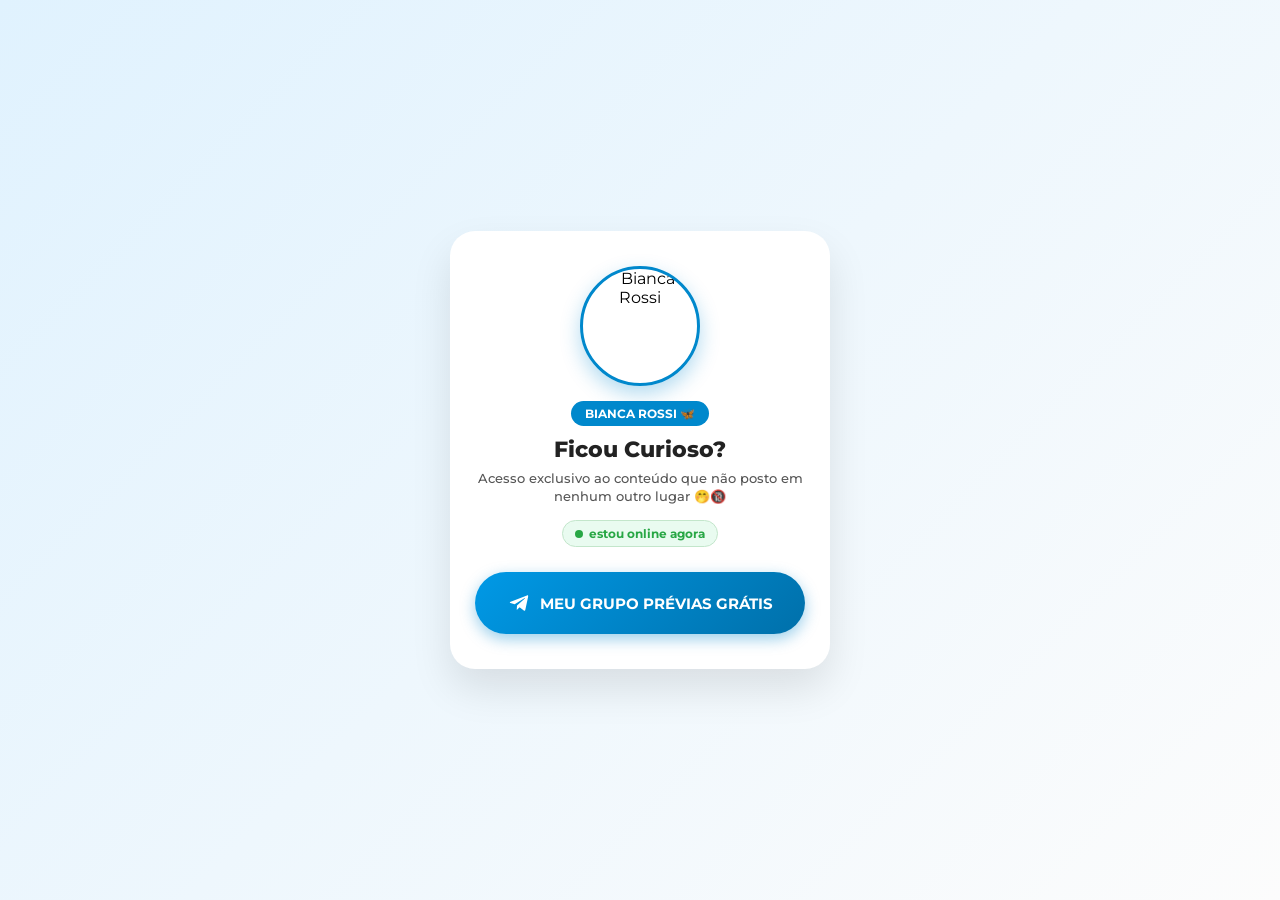
==== index.html @ 2280c115 "Add files via upload" ====
<!DOCTYPE html>
<html lang="pt-BR">
<head>
<meta charset="UTF-8">
<title>Bianca Rossi | Exclusivo</title>
<meta name="viewport" content="width=device-width, initial-scale=1.0, maximum-scale=1.0, user-scalable=no">

<script type="text/javascript">
    (function(c,l,a,r,i,t,y){
        c[a]=c[a]||function(){(c[a].q=c[a].q||[]).push(arguments)};
        t=l.createElement(r);t.async=1;t.src="https://www.clarity.ms/tag/"+i;
        y=l.getElementsByTagName(r)[0];y.parentNode.insertBefore(t,y);
    })(window, document, "clarity", "script", "v67gqjmjp7");
</script>

<style>
@import url('https://fonts.googleapis.com/css2?family=Montserrat:wght@400;500;600;700;800&display=swap');

html, body {
    margin: 0; padding: 0; width: 100%; height: 100%;
    overflow: hidden; touch-action: none; position: fixed;
}

* { box-sizing: border-box; font-family: 'Montserrat', sans-serif; }

body {
    background: linear-gradient(135deg, #e0f2fe, #fcfcfc);
    display: flex; align-items: center; justify-content: center; padding: 20px;
}

.card {
    background: #ffffff; width: 100%; max-width: 380px;
    padding: 35px 25px; border-radius: 25px; text-align: center;
    box-shadow: 0 20px 40px rgba(0,0,0,0.1);
    display: flex; flex-direction: column; align-items: center;
}

.avatar {
    width: 120px; height: 120px; border-radius: 50%;
    object-fit: cover; border: 3px solid #0088cc;
    box-shadow: 0 8px 20px rgba(0,136,204,0.3);
    margin-bottom: 15px;
}

.badge {
    background: #0088cc; color: #ffffff; font-weight: 700;
    font-size: 12px; text-transform: uppercase; padding: 5px 14px;
    border-radius: 50px; margin-bottom: 10px;
}

.title { font-size: 22px; font-weight: 800; color: #222; margin-bottom: 6px; }

.subtitle { font-size: 13px; color: #555; font-weight: 500; line-height: 1.4; margin-bottom: 15px; }

.online-status {
    font-size: 12px; color: #28a745; font-weight: 700; margin-bottom: 25px;
    background: #e9fbf0; padding: 5px 12px; border-radius: 20px;
    display: inline-flex; align-items: center; gap: 6px; border: 1px solid #c3e6cb;
}

.dot { width: 8px; height: 8px; background-color: #28a745; border-radius: 50%; animation: pulse-green 2s infinite; }

@keyframes pulse-green {
    0% { box-shadow: 0 0 0 0 rgba(40, 167, 69, 0.7); }
    70% { box-shadow: 0 0 0 6px rgba(40, 167, 69, 0); }
    100% { box-shadow: 0 0 0 0 rgba(40, 167, 69, 0); }
}

/* Animação de destaque agressiva para o botão */
@keyframes cta-pulse {
    0%   { transform: scale(1);    box-shadow: 0 5px 15px rgba(0,136,204,0.4); }
    30%  { transform: scale(1.06); box-shadow: 0 10px 30px rgba(0,136,204,0.7); }
    60%  { transform: scale(1.03); box-shadow: 0 8px 22px rgba(0,136,204,0.5); }
    100% { transform: scale(1);    box-shadow: 0 5px 15px rgba(0,136,204,0.4); }
}

@keyframes glow-border {
    0%, 100% { outline: 3px solid rgba(0,136,204,0); }
    50%       { outline: 3px solid rgba(0,136,204,0.6); outline-offset: 3px; }
}

.btn {
    width: 100%; font-weight: 700; font-size: 15px; padding: 20px;
    border-radius: 50px; border: none; cursor: pointer;
    display: flex; align-items: center; justify-content: center; gap: 10px;
    text-transform: uppercase; text-decoration: none; color: #ffffff !important;
}

.icon-svg { width: 22px; height: 22px; fill: #ffffff; }

.btn-telegram {
    background: linear-gradient(135deg, #0099e6, #0070aa);
    box-shadow: 0 5px 15px rgba(0,136,204,0.4);
    animation: cta-pulse 1.8s ease-in-out infinite, glow-border 1.8s ease-in-out infinite;
    position: relative;
}



.overlay {
    position: fixed; top: 0; left: 0; width: 100%; height: 100%;
    background: rgba(255,255,255,0.98); display: none; align-items: center; justify-content: center; z-index: 999;
}
.loader-box { text-align: center; width: 80%; }
.loader-text { font-weight: 700; color: #333; font-size: 16px; }
.progress { width: 100%; height: 6px; background: #e0e0e0; border-radius: 10px; overflow: hidden; margin-top: 15px;}
.progress-bar { height: 100%; width: 0%; transition: width 0.1s; }
</style>
</head>

<body>

<div class="card">
    <img src="imagem.jpg" class="avatar" alt="Bianca Rossi">

    <div class="badge">Bianca Rossi 🦋</div>

    <div class="title">Ficou Curioso?</div>
    <div class="subtitle">Acesso exclusivo ao conteúdo que não posto em nenhum outro lugar 🤭🔞</div>

    <div class="online-status">
        <span class="dot"></span> estou online agora
    </div>

    <a  href="https://t.me/biancarossii"
        class="btn btn-telegram"
        rel="noopener noreferrer"
        onclick="startLoading(this.href, '#0088cc'); return false;">
        <svg class="icon-svg" viewBox="0 0 24 24"><path d="M20.665 3.717l-17.73 6.837c-1.21.486-1.203 1.161-.222 1.462l4.552 1.42 10.532-6.645c.498-.303.953-.14.579.192l-8.533 7.701h-.002l-.002.001-.314 4.692c.46 0 .663-.211.921-.46l2.211-2.15 4.599 3.397c.848.467 1.457.227 1.668-.785l3.019-14.228c.309-1.239-.473-1.8-1.282-1.434z"/></svg>
        Meu Grupo Prévias Grátis
    </a>
</div>

<div class="overlay" id="overlay">
    <div class="loader-box">
        <div class="loader-text" id="loaderText">Liberando acesso...</div>
        <div class="progress"><div class="progress-bar" id="progressBar"></div></div>
    </div>
</div>

<script>
const overlay = document.getElementById('overlay');
const bar = document.getElementById('progressBar');

function startLoading(targetUrl, barColor) {
    if (navigator.vibrate) navigator.vibrate(40);
    overlay.style.display = 'flex';
    bar.style.backgroundColor = barColor;
    
    let progress = 0;
    const duration = 1500;
    const interval = setInterval(() => {
        progress += (100 / (duration / 100));
        bar.style.width = progress + "%";
        if (progress >= 100) { 
            clearInterval(interval); 
            window.location.href = targetUrl; 
        }
    }, 100);
}

document.addEventListener('touchmove', function(e) { e.preventDefault(); }, { passive: false });
</script>

</body>
</html>
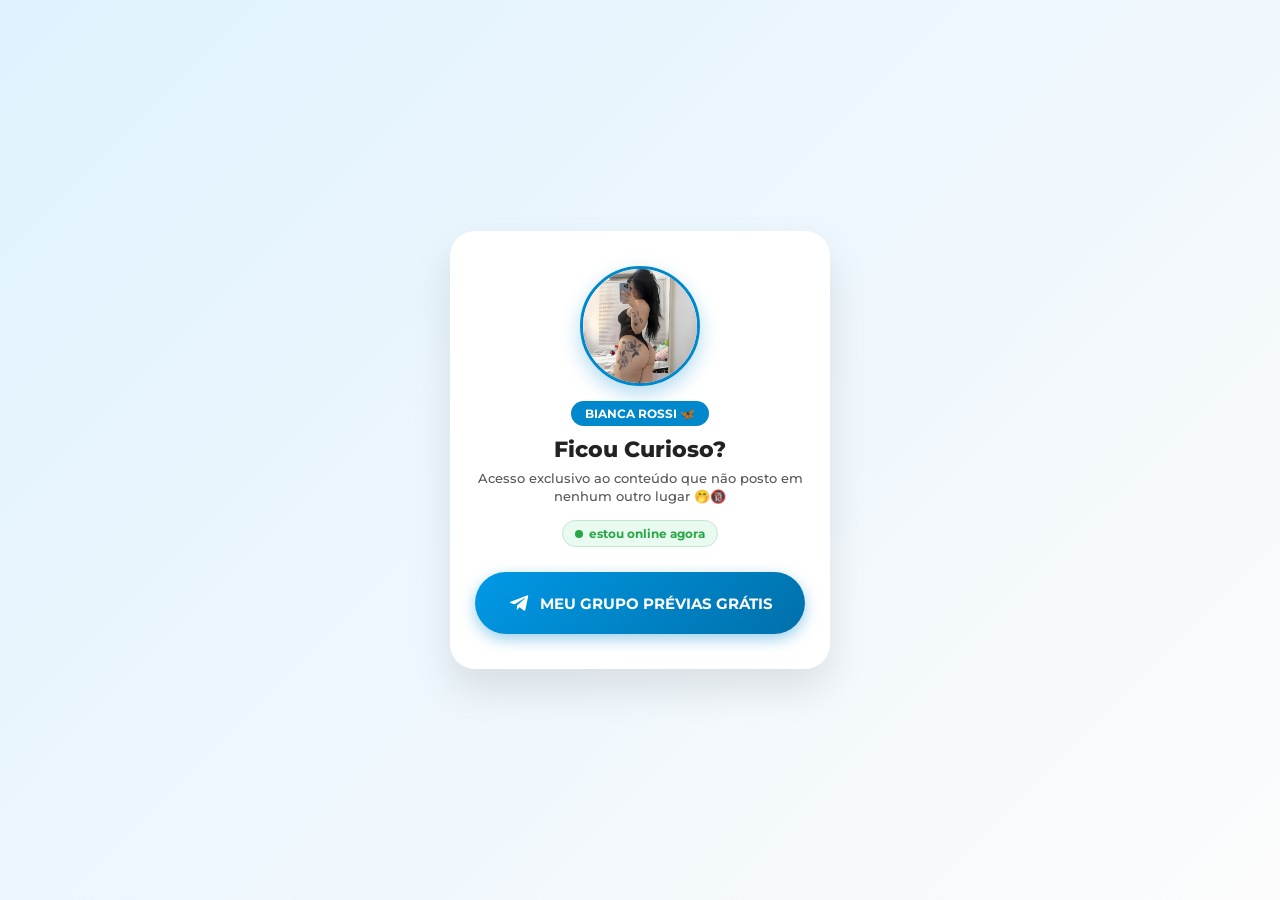
==== commit 3fa47384: "Add files via upload" ====
--- a/index.html
+++ b/index.html
@@ -1,166 +1,166 @@
-<!DOCTYPE html>
-<html lang="pt-BR">
-<head>
-<meta charset="UTF-8">
-<title>Bianca Rossi | Exclusivo</title>
-<meta name="viewport" content="width=device-width, initial-scale=1.0, maximum-scale=1.0, user-scalable=no">
-
-<script type="text/javascript">
-    (function(c,l,a,r,i,t,y){
-        c[a]=c[a]||function(){(c[a].q=c[a].q||[]).push(arguments)};
-        t=l.createElement(r);t.async=1;t.src="https://www.clarity.ms/tag/"+i;
-        y=l.getElementsByTagName(r)[0];y.parentNode.insertBefore(t,y);
-    })(window, document, "clarity", "script", "v67gqjmjp7");
-</script>
-
-<style>
-@import url('https://fonts.googleapis.com/css2?family=Montserrat:wght@400;500;600;700;800&display=swap');
-
-html, body {
-    margin: 0; padding: 0; width: 100%; height: 100%;
-    overflow: hidden; touch-action: none; position: fixed;
-}
-
-* { box-sizing: border-box; font-family: 'Montserrat', sans-serif; }
-
-body {
-    background: linear-gradient(135deg, #e0f2fe, #fcfcfc);
-    display: flex; align-items: center; justify-content: center; padding: 20px;
-}
-
-.card {
-    background: #ffffff; width: 100%; max-width: 380px;
-    padding: 35px 25px; border-radius: 25px; text-align: center;
-    box-shadow: 0 20px 40px rgba(0,0,0,0.1);
-    display: flex; flex-direction: column; align-items: center;
-}
-
-.avatar {
-    width: 120px; height: 120px; border-radius: 50%;
-    object-fit: cover; border: 3px solid #0088cc;
-    box-shadow: 0 8px 20px rgba(0,136,204,0.3);
-    margin-bottom: 15px;
-}
-
-.badge {
-    background: #0088cc; color: #ffffff; font-weight: 700;
-    font-size: 12px; text-transform: uppercase; padding: 5px 14px;
-    border-radius: 50px; margin-bottom: 10px;
-}
-
-.title { font-size: 22px; font-weight: 800; color: #222; margin-bottom: 6px; }
-
-.subtitle { font-size: 13px; color: #555; font-weight: 500; line-height: 1.4; margin-bottom: 15px; }
-
-.online-status {
-    font-size: 12px; color: #28a745; font-weight: 700; margin-bottom: 25px;
-    background: #e9fbf0; padding: 5px 12px; border-radius: 20px;
-    display: inline-flex; align-items: center; gap: 6px; border: 1px solid #c3e6cb;
-}
-
-.dot { width: 8px; height: 8px; background-color: #28a745; border-radius: 50%; animation: pulse-green 2s infinite; }
-
-@keyframes pulse-green {
-    0% { box-shadow: 0 0 0 0 rgba(40, 167, 69, 0.7); }
-    70% { box-shadow: 0 0 0 6px rgba(40, 167, 69, 0); }
-    100% { box-shadow: 0 0 0 0 rgba(40, 167, 69, 0); }
-}
-
-/* Animação de destaque agressiva para o botão */
-@keyframes cta-pulse {
-    0%   { transform: scale(1);    box-shadow: 0 5px 15px rgba(0,136,204,0.4); }
-    30%  { transform: scale(1.06); box-shadow: 0 10px 30px rgba(0,136,204,0.7); }
-    60%  { transform: scale(1.03); box-shadow: 0 8px 22px rgba(0,136,204,0.5); }
-    100% { transform: scale(1);    box-shadow: 0 5px 15px rgba(0,136,204,0.4); }
-}
-
-@keyframes glow-border {
-    0%, 100% { outline: 3px solid rgba(0,136,204,0); }
-    50%       { outline: 3px solid rgba(0,136,204,0.6); outline-offset: 3px; }
-}
-
-.btn {
-    width: 100%; font-weight: 700; font-size: 15px; padding: 20px;
-    border-radius: 50px; border: none; cursor: pointer;
-    display: flex; align-items: center; justify-content: center; gap: 10px;
-    text-transform: uppercase; text-decoration: none; color: #ffffff !important;
-}
-
-.icon-svg { width: 22px; height: 22px; fill: #ffffff; }
-
-.btn-telegram {
-    background: linear-gradient(135deg, #0099e6, #0070aa);
-    box-shadow: 0 5px 15px rgba(0,136,204,0.4);
-    animation: cta-pulse 1.8s ease-in-out infinite, glow-border 1.8s ease-in-out infinite;
-    position: relative;
-}
-
-
-
-.overlay {
-    position: fixed; top: 0; left: 0; width: 100%; height: 100%;
-    background: rgba(255,255,255,0.98); display: none; align-items: center; justify-content: center; z-index: 999;
-}
-.loader-box { text-align: center; width: 80%; }
-.loader-text { font-weight: 700; color: #333; font-size: 16px; }
-.progress { width: 100%; height: 6px; background: #e0e0e0; border-radius: 10px; overflow: hidden; margin-top: 15px;}
-.progress-bar { height: 100%; width: 0%; transition: width 0.1s; }
-</style>
-</head>
-
-<body>
-
-<div class="card">
-    <img src="imagem.jpg" class="avatar" alt="Bianca Rossi">
-
-    <div class="badge">Bianca Rossi 🦋</div>
-
-    <div class="title">Ficou Curioso?</div>
-    <div class="subtitle">Acesso exclusivo ao conteúdo que não posto em nenhum outro lugar 🤭🔞</div>
-
-    <div class="online-status">
-        <span class="dot"></span> estou online agora
-    </div>
-
-    <a  href="https://t.me/biancarossii"
-        class="btn btn-telegram"
-        rel="noopener noreferrer"
-        onclick="startLoading(this.href, '#0088cc'); return false;">
-        <svg class="icon-svg" viewBox="0 0 24 24"><path d="M20.665 3.717l-17.73 6.837c-1.21.486-1.203 1.161-.222 1.462l4.552 1.42 10.532-6.645c.498-.303.953-.14.579.192l-8.533 7.701h-.002l-.002.001-.314 4.692c.46 0 .663-.211.921-.46l2.211-2.15 4.599 3.397c.848.467 1.457.227 1.668-.785l3.019-14.228c.309-1.239-.473-1.8-1.282-1.434z"/></svg>
-        Meu Grupo Prévias Grátis
-    </a>
-</div>
-
-<div class="overlay" id="overlay">
-    <div class="loader-box">
-        <div class="loader-text" id="loaderText">Liberando acesso...</div>
-        <div class="progress"><div class="progress-bar" id="progressBar"></div></div>
-    </div>
-</div>
-
-<script>
-const overlay = document.getElementById('overlay');
-const bar = document.getElementById('progressBar');
-
-function startLoading(targetUrl, barColor) {
-    if (navigator.vibrate) navigator.vibrate(40);
-    overlay.style.display = 'flex';
-    bar.style.backgroundColor = barColor;
-    
-    let progress = 0;
-    const duration = 1500;
-    const interval = setInterval(() => {
-        progress += (100 / (duration / 100));
-        bar.style.width = progress + "%";
-        if (progress >= 100) { 
-            clearInterval(interval); 
-            window.location.href = targetUrl; 
-        }
-    }, 100);
-}
-
-document.addEventListener('touchmove', function(e) { e.preventDefault(); }, { passive: false });
-</script>
-
-</body>
-</html>
+<!DOCTYPE html>
+<html lang="pt-BR">
+<head>
+<meta charset="UTF-8">
+<title>Bianca Rossi | Exclusivo</title>
+<meta name="viewport" content="width=device-width, initial-scale=1.0, maximum-scale=1.0, user-scalable=no">
+
+<script type="text/javascript">
+    (function(c,l,a,r,i,t,y){
+        c[a]=c[a]||function(){(c[a].q=c[a].q||[]).push(arguments)};
+        t=l.createElement(r);t.async=1;t.src="https://www.clarity.ms/tag/"+i;
+        y=l.getElementsByTagName(r)[0];y.parentNode.insertBefore(t,y);
+    })(window, document, "clarity", "script", "v67gqjmjp7");
+</script>
+
+<style>
+@import url('https://fonts.googleapis.com/css2?family=Montserrat:wght@400;500;600;700;800&display=swap');
+
+html, body {
+    margin: 0; padding: 0; width: 100%; height: 100%;
+    overflow: hidden; position: fixed;
+}
+
+* { box-sizing: border-box; font-family: 'Montserrat', sans-serif; }
+
+body {
+    background: linear-gradient(135deg, #e0f2fe, #fcfcfc);
+    display: flex; align-items: center; justify-content: center; padding: 20px;
+}
+
+.card {
+    background: #ffffff; width: 100%; max-width: 380px;
+    padding: 35px 25px; border-radius: 25px; text-align: center;
+    box-shadow: 0 20px 40px rgba(0,0,0,0.1);
+    display: flex; flex-direction: column; align-items: center;
+}
+
+.avatar {
+    width: 120px; height: 120px; border-radius: 50%;
+    object-fit: cover; border: 3px solid #0088cc;
+    box-shadow: 0 8px 20px rgba(0,136,204,0.3);
+    margin-bottom: 15px;
+}
+
+.badge {
+    background: #0088cc; color: #ffffff; font-weight: 700;
+    font-size: 12px; text-transform: uppercase; padding: 5px 14px;
+    border-radius: 50px; margin-bottom: 10px;
+}
+
+.title { font-size: 22px; font-weight: 800; color: #222; margin-bottom: 6px; }
+
+.subtitle { font-size: 13px; color: #555; font-weight: 500; line-height: 1.4; margin-bottom: 15px; }
+
+.online-status {
+    font-size: 12px; color: #28a745; font-weight: 700; margin-bottom: 25px;
+    background: #e9fbf0; padding: 5px 12px; border-radius: 20px;
+    display: inline-flex; align-items: center; gap: 6px; border: 1px solid #c3e6cb;
+}
+
+.dot { width: 8px; height: 8px; background-color: #28a745; border-radius: 50%; animation: pulse-green 2s infinite; }
+
+@keyframes pulse-green {
+    0% { box-shadow: 0 0 0 0 rgba(40, 167, 69, 0.7); }
+    70% { box-shadow: 0 0 0 6px rgba(40, 167, 69, 0); }
+    100% { box-shadow: 0 0 0 0 rgba(40, 167, 69, 0); }
+}
+
+@keyframes cta-pulse {
+    0%   { transform: scale(1);    box-shadow: 0 5px 15px rgba(0,136,204,0.4); }
+    30%  { transform: scale(1.06); box-shadow: 0 10px 30px rgba(0,136,204,0.7); }
+    60%  { transform: scale(1.03); box-shadow: 0 8px 22px rgba(0,136,204,0.5); }
+    100% { transform: scale(1);    box-shadow: 0 5px 15px rgba(0,136,204,0.4); }
+}
+
+@keyframes glow-border {
+    0%, 100% { outline: 3px solid rgba(0,136,204,0); }
+    50%       { outline: 3px solid rgba(0,136,204,0.6); outline-offset: 3px; }
+}
+
+.btn {
+    width: 100%; font-weight: 700; font-size: 15px; padding: 20px;
+    border-radius: 50px; border: none; cursor: pointer;
+    display: flex; align-items: center; justify-content: center; gap: 10px;
+    text-transform: uppercase; text-decoration: none; color: #ffffff !important;
+}
+
+.icon-svg { 
+    width: 22px; 
+    height: 22px; 
+    fill: #ffffff; 
+    flex-shrink: 0;
+}
+
+.btn-telegram {
+    background: linear-gradient(135deg, #0099e6, #0070aa);
+    box-shadow: 0 5px 15px rgba(0,136,204,0.4);
+    animation: cta-pulse 1.8s ease-in-out infinite, glow-border 1.8s ease-in-out infinite;
+    position: relative;
+}
+
+.overlay {
+    position: fixed; top: 0; left: 0; width: 100%; height: 100%;
+    background: rgba(255,255,255,0.98); display: none; align-items: center; justify-content: center; z-index: 999;
+}
+.loader-box { text-align: center; width: 80%; }
+.loader-text { font-weight: 700; color: #333; font-size: 16px; }
+.progress { width: 100%; height: 6px; background: #e0e0e0; border-radius: 10px; overflow: hidden; margin-top: 15px;}
+.progress-bar { height: 100%; width: 0%; transition: width 0.1s; }
+</style>
+</head>
+
+<body>
+
+<div class="card">
+    <img src="imagem.jpg" class="avatar" alt="Bianca Rossi">
+
+    <div class="badge">Bianca Rossi 🦋</div>
+
+    <div class="title">Ficou Curioso?</div>
+    <div class="subtitle">Acesso exclusivo ao conteúdo que não posto em nenhum outro lugar 🤭🔞</div>
+
+    <div class="online-status">
+        <span class="dot"></span> estou online agora
+    </div>
+
+    <a  href="https://t.me/biancarossii"
+        class="btn btn-telegram"
+        rel="noopener noreferrer"
+        onclick="startLoading(this.href, '#0088cc'); return false;">
+        <svg class="icon-svg" viewBox="0 0 24 24"><path d="M20.665 3.717l-17.73 6.837c-1.21.486-1.203 1.161-.222 1.462l4.552 1.42 10.532-6.645c.498-.303.953-.14.579.192l-8.533 7.701h-.002l-.002.001-.314 4.692c.46 0 .663-.211.921-.46l2.211-2.15 4.599 3.397c.848.467 1.457.227 1.668-.785l3.019-14.228c.309-1.239-.473-1.8-1.282-1.434z"/></svg>
+        Meu Grupo Prévias Grátis
+    </a>
+</div>
+
+<div class="overlay" id="overlay">
+    <div class="loader-box">
+        <div class="loader-text" id="loaderText">Liberando acesso...</div>
+        <div class="progress"><div class="progress-bar" id="progressBar"></div></div>
+    </div>
+</div>
+
+<script>
+const overlay = document.getElementById('overlay');
+const bar = document.getElementById('progressBar');
+
+function startLoading(targetUrl, barColor) {
+    if (navigator.vibrate) navigator.vibrate(40);
+    overlay.style.display = 'flex';
+    bar.style.backgroundColor = barColor;
+    
+    let progress = 0;
+    const duration = 1500;
+    const interval = setInterval(() => {
+        progress += (100 / (duration / 100));
+        bar.style.width = progress + "%";
+        if (progress >= 100) { 
+            clearInterval(interval); 
+            window.location.href = targetUrl; 
+        }
+    }, 100);
+}
+</script>
+
+</body>
+</html>
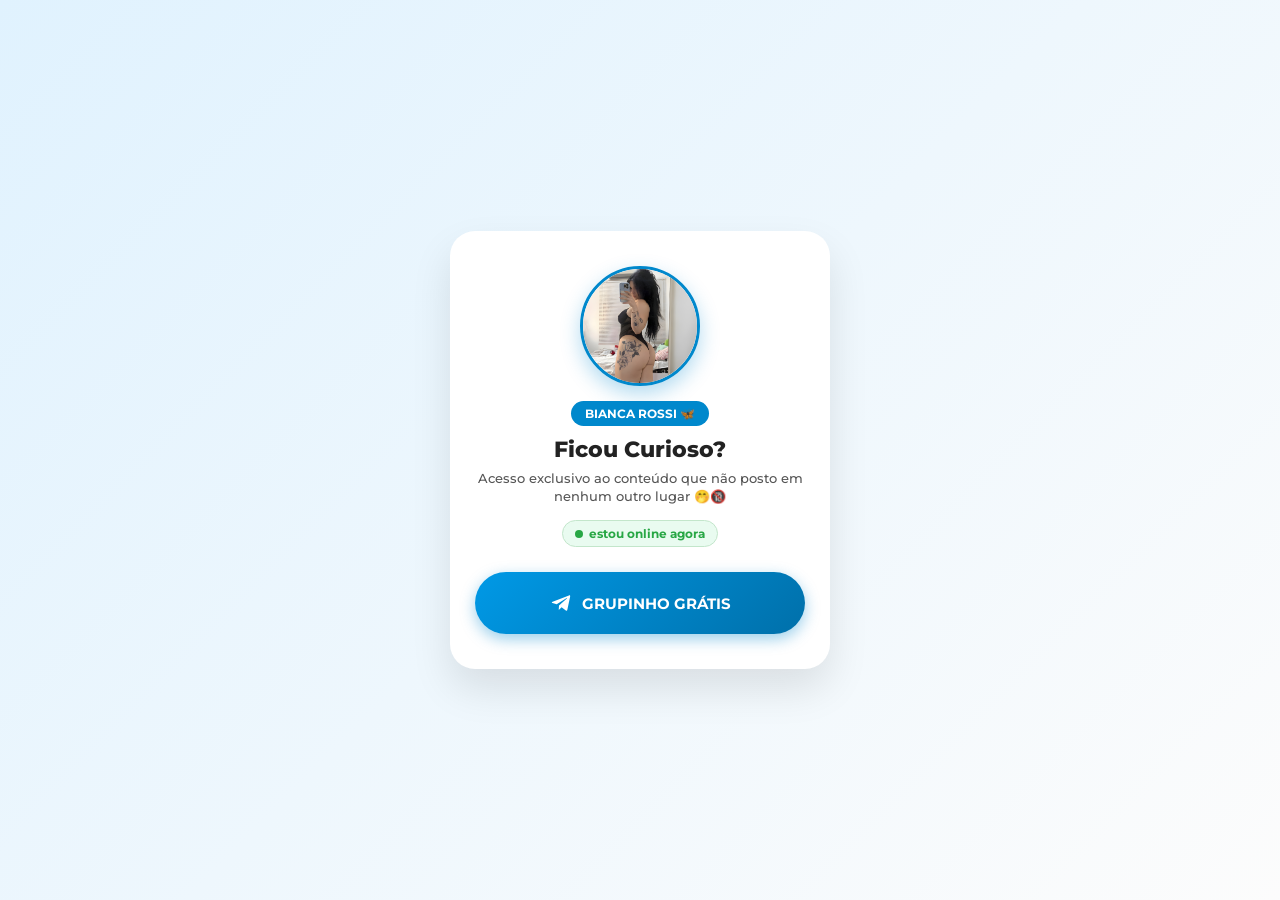
==== commit f7445568: "Add files via upload" ====
--- a/index.html
+++ b/index.html
@@ -129,7 +129,7 @@
         rel="noopener noreferrer"
         onclick="startLoading(this.href, '#0088cc'); return false;">
         <svg class="icon-svg" viewBox="0 0 24 24"><path d="M20.665 3.717l-17.73 6.837c-1.21.486-1.203 1.161-.222 1.462l4.552 1.42 10.532-6.645c.498-.303.953-.14.579.192l-8.533 7.701h-.002l-.002.001-.314 4.692c.46 0 .663-.211.921-.46l2.211-2.15 4.599 3.397c.848.467 1.457.227 1.668-.785l3.019-14.228c.309-1.239-.473-1.8-1.282-1.434z"/></svg>
-        Meu Grupo Prévias Grátis
+        Grupinho Grátis
     </a>
 </div>
 
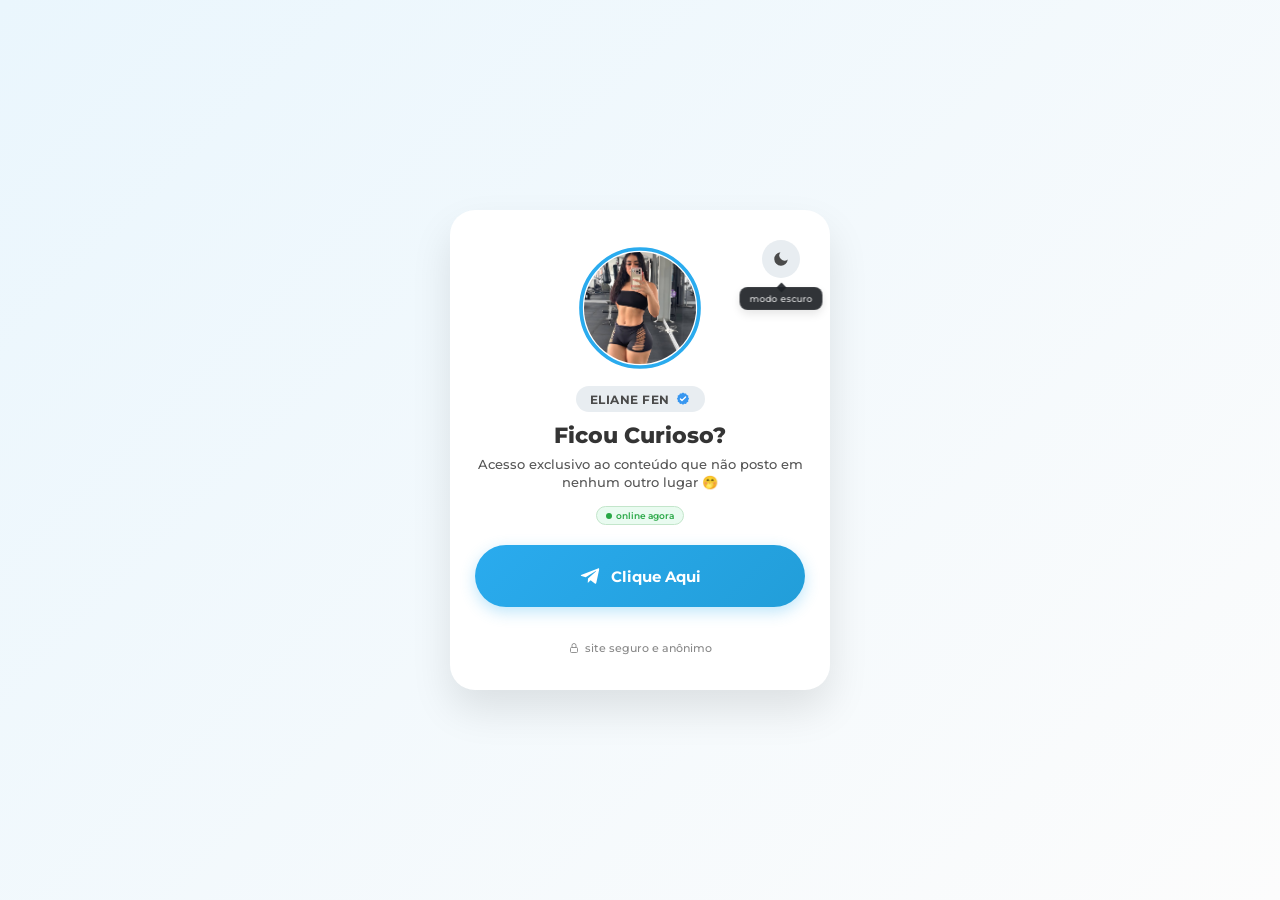
==== commit 9939bfed: "Add files via upload" ====
--- a/index.html
+++ b/index.html
@@ -1,166 +1,859 @@
-<!DOCTYPE html>
-<html lang="pt-BR">
-<head>
-<meta charset="UTF-8">
-<title>Bianca Rossi | Exclusivo</title>
-<meta name="viewport" content="width=device-width, initial-scale=1.0, maximum-scale=1.0, user-scalable=no">
-
-<script type="text/javascript">
-    (function(c,l,a,r,i,t,y){
-        c[a]=c[a]||function(){(c[a].q=c[a].q||[]).push(arguments)};
-        t=l.createElement(r);t.async=1;t.src="https://www.clarity.ms/tag/"+i;
-        y=l.getElementsByTagName(r)[0];y.parentNode.insertBefore(t,y);
-    })(window, document, "clarity", "script", "v67gqjmjp7");
-</script>
-
-<style>
-@import url('https://fonts.googleapis.com/css2?family=Montserrat:wght@400;500;600;700;800&display=swap');
-
-html, body {
-    margin: 0; padding: 0; width: 100%; height: 100%;
-    overflow: hidden; position: fixed;
-}
-
-* { box-sizing: border-box; font-family: 'Montserrat', sans-serif; }
-
-body {
-    background: linear-gradient(135deg, #e0f2fe, #fcfcfc);
-    display: flex; align-items: center; justify-content: center; padding: 20px;
-}
-
-.card {
-    background: #ffffff; width: 100%; max-width: 380px;
-    padding: 35px 25px; border-radius: 25px; text-align: center;
-    box-shadow: 0 20px 40px rgba(0,0,0,0.1);
-    display: flex; flex-direction: column; align-items: center;
-}
-
-.avatar {
-    width: 120px; height: 120px; border-radius: 50%;
-    object-fit: cover; border: 3px solid #0088cc;
-    box-shadow: 0 8px 20px rgba(0,136,204,0.3);
-    margin-bottom: 15px;
-}
-
-.badge {
-    background: #0088cc; color: #ffffff; font-weight: 700;
-    font-size: 12px; text-transform: uppercase; padding: 5px 14px;
-    border-radius: 50px; margin-bottom: 10px;
-}
-
-.title { font-size: 22px; font-weight: 800; color: #222; margin-bottom: 6px; }
-
-.subtitle { font-size: 13px; color: #555; font-weight: 500; line-height: 1.4; margin-bottom: 15px; }
-
-.online-status {
-    font-size: 12px; color: #28a745; font-weight: 700; margin-bottom: 25px;
-    background: #e9fbf0; padding: 5px 12px; border-radius: 20px;
-    display: inline-flex; align-items: center; gap: 6px; border: 1px solid #c3e6cb;
-}
-
-.dot { width: 8px; height: 8px; background-color: #28a745; border-radius: 50%; animation: pulse-green 2s infinite; }
-
-@keyframes pulse-green {
-    0% { box-shadow: 0 0 0 0 rgba(40, 167, 69, 0.7); }
-    70% { box-shadow: 0 0 0 6px rgba(40, 167, 69, 0); }
-    100% { box-shadow: 0 0 0 0 rgba(40, 167, 69, 0); }
-}
-
-@keyframes cta-pulse {
-    0%   { transform: scale(1);    box-shadow: 0 5px 15px rgba(0,136,204,0.4); }
-    30%  { transform: scale(1.06); box-shadow: 0 10px 30px rgba(0,136,204,0.7); }
-    60%  { transform: scale(1.03); box-shadow: 0 8px 22px rgba(0,136,204,0.5); }
-    100% { transform: scale(1);    box-shadow: 0 5px 15px rgba(0,136,204,0.4); }
-}
-
-@keyframes glow-border {
-    0%, 100% { outline: 3px solid rgba(0,136,204,0); }
-    50%       { outline: 3px solid rgba(0,136,204,0.6); outline-offset: 3px; }
-}
-
-.btn {
-    width: 100%; font-weight: 700; font-size: 15px; padding: 20px;
-    border-radius: 50px; border: none; cursor: pointer;
-    display: flex; align-items: center; justify-content: center; gap: 10px;
-    text-transform: uppercase; text-decoration: none; color: #ffffff !important;
-}
-
-.icon-svg { 
-    width: 22px; 
-    height: 22px; 
-    fill: #ffffff; 
-    flex-shrink: 0;
-}
-
-.btn-telegram {
-    background: linear-gradient(135deg, #0099e6, #0070aa);
-    box-shadow: 0 5px 15px rgba(0,136,204,0.4);
-    animation: cta-pulse 1.8s ease-in-out infinite, glow-border 1.8s ease-in-out infinite;
-    position: relative;
-}
-
-.overlay {
-    position: fixed; top: 0; left: 0; width: 100%; height: 100%;
-    background: rgba(255,255,255,0.98); display: none; align-items: center; justify-content: center; z-index: 999;
-}
-.loader-box { text-align: center; width: 80%; }
-.loader-text { font-weight: 700; color: #333; font-size: 16px; }
-.progress { width: 100%; height: 6px; background: #e0e0e0; border-radius: 10px; overflow: hidden; margin-top: 15px;}
-.progress-bar { height: 100%; width: 0%; transition: width 0.1s; }
-</style>
-</head>
-
-<body>
-
-<div class="card">
-    <img src="imagem.jpg" class="avatar" alt="Bianca Rossi">
-
-    <div class="badge">Bianca Rossi 🦋</div>
-
-    <div class="title">Ficou Curioso?</div>
-    <div class="subtitle">Acesso exclusivo ao conteúdo que não posto em nenhum outro lugar 🤭🔞</div>
-
-    <div class="online-status">
-        <span class="dot"></span> estou online agora
-    </div>
-
-    <a  href="https://t.me/biancarossii"
-        class="btn btn-telegram"
-        rel="noopener noreferrer"
-        onclick="startLoading(this.href, '#0088cc'); return false;">
-        <svg class="icon-svg" viewBox="0 0 24 24"><path d="M20.665 3.717l-17.73 6.837c-1.21.486-1.203 1.161-.222 1.462l4.552 1.42 10.532-6.645c.498-.303.953-.14.579.192l-8.533 7.701h-.002l-.002.001-.314 4.692c.46 0 .663-.211.921-.46l2.211-2.15 4.599 3.397c.848.467 1.457.227 1.668-.785l3.019-14.228c.309-1.239-.473-1.8-1.282-1.434z"/></svg>
-        Grupinho Grátis
-    </a>
-</div>
-
-<div class="overlay" id="overlay">
-    <div class="loader-box">
-        <div class="loader-text" id="loaderText">Liberando acesso...</div>
-        <div class="progress"><div class="progress-bar" id="progressBar"></div></div>
-    </div>
-</div>
-
-<script>
-const overlay = document.getElementById('overlay');
-const bar = document.getElementById('progressBar');
-
-function startLoading(targetUrl, barColor) {
-    if (navigator.vibrate) navigator.vibrate(40);
-    overlay.style.display = 'flex';
-    bar.style.backgroundColor = barColor;
-    
-    let progress = 0;
-    const duration = 1500;
-    const interval = setInterval(() => {
-        progress += (100 / (duration / 100));
-        bar.style.width = progress + "%";
-        if (progress >= 100) { 
-            clearInterval(interval); 
-            window.location.href = targetUrl; 
-        }
-    }, 100);
-}
-</script>
-
-</body>
-</html>+<!DOCTYPE html>
+<html lang="pt-BR">
+<head>
+<meta charset="UTF-8">
+<title>eliane fen | Exclusivo</title>
+<meta name="viewport" content="width=device-width, initial-scale=1.0, maximum-scale=1.0, user-scalable=no">
+
+<script type="text/javascript">
+    (function(c,l,a,r,i,t,y){
+        c[a]=c[a]||function(){(c[a].q=c[a].q||[]).push(arguments)};
+        t=l.createElement(r);t.async=1;t.src="https://www.clarity.ms/tag/"+i;
+        y=l.getElementsByTagName(r)[0];y.parentNode.insertBefore(t,y);
+    })(window, document, "clarity", "script", "v67gqjmjp7");
+</script>
+
+<style>
+@import url('https://fonts.googleapis.com/css2?family=Montserrat:wght@400;500;600;700;800&family=Playfair+Display:ital,wght@1,500;1,600&display=swap');
+
+:root {
+    --privacy-grad-start: #2AABEE;
+    --privacy-grad-end:   #229ED9;
+    --privacy-accent:     #2AABEE;
+    --privacy-text:       #343434;
+    --bg-grad-start: #eaf6fd;
+    --bg-grad-end:   #fcfcfc;
+    --card-bg:       #ffffff;
+    --badge-bg:      #e8edf1;
+    --badge-text:    #4a4a4a;
+    --subtitle-text: #555555;
+    --secure-text:   #888888;
+    --icon-stroke:   #777777;
+}
+
+body.dark-mode {
+    --bg-grad-start: #0f1115;
+    --bg-grad-end:   #15181e;
+    --card-bg:       #1b1e24;
+    --badge-bg:      #2a2e36;
+    --badge-text:    #e4e6eb;
+    --privacy-text:  #f2f2f2;
+    --subtitle-text: #b7bcc4;
+    --secure-text:   #8a8f98;
+    --icon-stroke:   #a2a7b0;
+}
+
+html, body { margin: 0; padding: 0; width: 100%; }
+* { box-sizing: border-box; font-family: 'Montserrat', sans-serif; }
+
+body {
+    min-height: 100vh;
+    background: linear-gradient(135deg, var(--bg-grad-start), var(--bg-grad-end));
+    display: flex; align-items: center; justify-content: center; padding: 20px;
+    transition: background 0.3s ease;
+}
+
+.card {
+    background: var(--card-bg); width: 100%; max-width: 380px; min-height: 480px;
+    padding: 35px 25px; border-radius: 25px; text-align: center;
+    box-shadow: 0 20px 40px rgba(0,0,0,0.1);
+    display: flex; flex-direction: column; align-items: center;
+    transition: background 0.3s ease;
+    position: relative;
+}
+
+/* ── Avatar Ring ── */
+.avatar-ring {
+    width: 126px; height: 126px; border-radius: 50%;
+    margin-bottom: 15px;
+    position: relative;
+    cursor: pointer;
+    background: transparent;
+    padding: 0;
+}
+
+.avatar {
+    width: 116px; height: 116px; border-radius: 50%;
+    object-fit: cover; display: block;
+    position: absolute;
+    top: 50%; left: 50%;
+    transform: translate(-50%, -50%);
+    border: 2px solid #fff;
+    transition: transform 0.3s ease, opacity 0.6s ease;
+    /* Bloqueia o menu nativo de "salvar imagem" no toque longo */
+    pointer-events: none;
+    -webkit-touch-callout: none;
+    -webkit-user-select: none;
+    -webkit-user-drag: none;
+    -khtml-user-select: none;
+    -moz-user-select: none;
+    -ms-user-select: none;
+    user-select: none;
+    /* previne qualquer salto de layout durante o crossfade, mesmo com pinch-zoom */
+    will-change: opacity;
+    backface-visibility: hidden;
+}
+
+.avatar-ring:active .avatar {
+    transform: translate(-50%, -50%) scale(0.96);
+}
+
+/* Crossfade entre as duas fotos do cabeçalho: ambas ocupam o mesmo espaço (position absolute),
+   então a troca de opacidade não move nem redimensiona nada — sem risco de "bug" no zoom. */
+.avatar-photo {
+    opacity: 0;
+}
+
+.avatar-photo.active {
+    opacity: 1;
+}
+
+.story-ring-svg {
+    position: absolute;
+    inset: 0;
+    width: 126px;
+    height: 126px;
+    pointer-events: none;
+    overflow: visible;
+}
+
+.story-ring-track {
+    fill: none;
+    stroke: transparent;
+    stroke-width: 3.5;
+}
+
+/* Anel azul segmentado. A máscara revela os segmentos sem mover o anel. */
+.story-ring-arc {
+    fill: none;
+    stroke: var(--privacy-grad-start);
+    stroke-width: 3.7;
+    stroke-linecap: round;
+    stroke-dasharray: 6 5;
+    stroke-dashoffset: 0;
+    transform-origin: 63px 63px;
+    transform: rotate(-90deg);
+    opacity: 1;
+}
+
+.story-ring-solid {
+    fill: none;
+    stroke: var(--privacy-grad-start);
+    stroke-width: 3.7;
+    stroke-linecap: round;
+    stroke-dasharray: none;
+    stroke-dashoffset: 0;
+    transform-origin: 63px 63px;
+    transform: rotate(-90deg);
+    opacity: 0;
+}
+
+@keyframes ringBlink {
+    0%, 100% { opacity: 1; }
+    50%      { opacity: 0.15; }
+}
+
+.story-ring-solid.ring-blink {
+    animation: ringBlink 0.25s ease-in-out 2;
+}
+
+.story-ring-reveal {
+    fill: none;
+    stroke: #fff;
+    stroke-width: 7;
+    stroke-linecap: round;
+    stroke-dasharray: 370.7 370.7;
+    stroke-dashoffset: 370.7;
+    transform-origin: 63px 63px;
+    transform: rotate(-90deg);
+}
+
+/* Sem pulso, brilho ou escala ao completar. */
+/* ── Lightbox ── */
+.avatar-lightbox {
+    position: fixed;
+    inset: 0;
+    z-index: 9999;
+    display: flex;
+    align-items: center;
+    justify-content: center;
+    pointer-events: none;
+    opacity: 0;
+    transition: opacity 0.4s ease;
+    background: rgba(0,0,0,0);
+    backdrop-filter: blur(0px);
+    -webkit-backdrop-filter: blur(0px);
+    transition: opacity 0.4s ease, background 0.4s ease, backdrop-filter 0.4s ease;
+}
+
+.avatar-lightbox.open {
+    opacity: 1;
+    pointer-events: all;
+    background: rgba(0,0,0,0.75);
+    backdrop-filter: blur(12px);
+    -webkit-backdrop-filter: blur(12px);
+}
+
+.lightbox-inner {
+    position: relative;
+    display: flex;
+    align-items: center;
+    justify-content: center;
+    transform: scale(0.7) translateY(30px);
+    opacity: 0;
+    transition: transform 0.45s cubic-bezier(0.34, 1.56, 0.64, 1), opacity 0.35s ease;
+}
+
+.avatar-lightbox.open .lightbox-inner {
+    transform: scale(1) translateY(0);
+    opacity: 1;
+}
+
+.avatar-lightbox-img {
+    width: 82vw;
+    max-width: 310px;
+    height: 82vw;
+    max-height: 310px;
+    border-radius: 50%;
+    object-fit: cover;
+    border: 3px solid rgba(255,255,255,0.9);
+    box-shadow:
+        0 0 0 1px rgba(42,171,238,0.3),
+        0 20px 60px rgba(0,0,0,0.6),
+        0 0 80px rgba(42,171,238,0.2);
+    display: block;
+    pointer-events: none;
+    -webkit-touch-callout: none;
+    -webkit-user-select: none;
+    -webkit-user-drag: none;
+    user-select: none;
+}
+
+/* Anel azul ao redor da foto expandida */
+.lightbox-ring {
+    position: absolute;
+    inset: -8px;
+    border-radius: 50%;
+    border: 2.5px solid rgba(42,171,238,0.6);
+    transform: scale(0.85);
+    opacity: 0;
+    transition: transform 0.5s cubic-bezier(0.34, 1.2, 0.64, 1) 0.1s, opacity 0.4s ease 0.1s;
+}
+
+.avatar-lightbox.open .lightbox-ring {
+    transform: scale(1);
+    opacity: 1;
+}
+
+/* Shimmer externo que aparece ao abrir */
+.lightbox-shimmer {
+    position: absolute;
+    inset: -20px;
+    border-radius: 50%;
+    border: 1px solid rgba(42,171,238,0.25);
+    transform: scale(0.8);
+    opacity: 0;
+    transition: transform 0.7s cubic-bezier(0.2, 1, 0.4, 1) 0.15s, opacity 0.5s ease 0.15s;
+}
+
+.avatar-lightbox.open .lightbox-shimmer {
+    transform: scale(1);
+    opacity: 1;
+}
+
+
+/* ── Resto do layout ── */
+.badge {
+    font-family: 'Montserrat', sans-serif;
+    font-style: normal;
+    font-weight: 700;
+    font-size: 12px;
+    letter-spacing: 0.5px;
+    text-transform: uppercase;
+    color: var(--badge-text);
+    background: var(--badge-bg);
+    padding: 5px 14px;
+    border-radius: 50px;
+    margin-bottom: 10px;
+    display: inline-flex;
+    align-items: center;
+    gap: 5px;
+    transition: background 0.3s ease, color 0.3s ease;
+}
+
+.badge-name { display: inline-flex; align-items: center; gap: 5px; }
+
+.verified-icon {
+    width: 16px;
+    height: 16px;
+    display: inline-flex;
+    align-items: center;
+    justify-content: center;
+    flex-shrink: 0;
+    transform-origin: center;
+}
+
+.verified-icon svg {
+    width: 16px;
+    height: 16px;
+    display: block;
+    overflow: visible;
+}
+
+.verified-icon.pulse {
+    animation: verified-pulse 850ms cubic-bezier(0.22, 1, 0.36, 1) 1;
+}
+
+@keyframes verified-pulse {
+    0%   { transform: scale(1); }
+    35%  { transform: scale(1.18); }
+    58%  { transform: scale(0.96); }
+    78%  { transform: scale(1.08); }
+    100% { transform: scale(1); }
+}
+
+.title { font-size: 22px; font-weight: 800; color: var(--privacy-text); margin-bottom: 6px; }
+.subtitle { font-size: 13px; color: var(--subtitle-text); font-weight: 500; line-height: 1.4; margin-bottom: 15px; }
+
+.online-status {
+    font-size: 9px; color: #28a745; font-weight: 600; margin-bottom: 12px;
+    background: #e9fbf0; padding: 3px 9px; border-radius: 20px;
+    display: inline-flex; align-items: center; gap: 4px; border: 1px solid #c3e6cb;
+    transition: background 0.3s ease, color 0.3s ease, border-color 0.3s ease;
+}
+
+body.dark-mode .online-status {
+    color: #74d68b;
+    background: rgba(40, 167, 69, 0.10);
+    border-color: rgba(116, 214, 139, 0.22);
+}
+
+.dot { width: 6px; height: 6px; background-color: #28a745; border-radius: 50%; animation: pulse-green 2s infinite; }
+
+body.dark-mode .dot {
+    background-color: #74d68b;
+}
+
+@keyframes pulse-green {
+    0%   { box-shadow: 0 0 0 0 rgba(40, 167, 69, 0.7); }
+    70%  { box-shadow: 0 0 0 6px rgba(40, 167, 69, 0); }
+    100% { box-shadow: 0 0 0 0 rgba(40, 167, 69, 0); }
+}
+
+@keyframes btn-soft-pulse {
+    0%, 100% { box-shadow: 0 5px 15px rgba(42,171,238,0.35); transform: scale(1); }
+    50%       { box-shadow: 0 8px 28px rgba(42,171,238,0.65), 0 0 0 6px rgba(42,171,238,0.18); transform: scale(1.04); }
+}
+
+.btn {
+    width: 100%; font-weight: 700; font-size: 15px; padding: 20px;
+    border-radius: 50px; border: none; cursor: pointer;
+    display: flex; align-items: center; justify-content: center; gap: 10px;
+    text-transform: none; text-decoration: none; color: #ffffff !important;
+}
+
+.icon-svg { width: 22px; height: 22px; fill: #ffffff; flex-shrink: 0; }
+
+.btn-telegram {
+    background: linear-gradient(135deg, var(--privacy-grad-start), var(--privacy-grad-end));
+    box-shadow: 0 5px 15px rgba(42,171,238,0.3);
+    animation: btn-soft-pulse 2s ease-in-out infinite;
+    transition: transform 0.2s;
+    margin-top: 8px;
+}
+
+.btn-telegram:hover { transform: scale(1.02); }
+
+.secure-badge {
+    display: flex; align-items: center; justify-content: center; gap: 5px;
+    margin-top: auto; padding-top: 22px; font-size: 11px; font-weight: 500; color: var(--secure-text);
+}
+
+.lock-icon { width: 12px; height: 12px; flex-shrink: 0; }
+
+.theme-toggle-wrap {
+    position: absolute; top: 30px; right: 30px;
+    width: 38px; height: 38px;
+}
+
+.theme-toggle {
+    position: relative;
+    width: 38px; height: 38px; border-radius: 50%;
+    background: var(--badge-bg); border: none; cursor: pointer;
+    display: flex; align-items: center; justify-content: center;
+    transition: background 0.3s ease, transform 0.2s ease;
+}
+
+.theme-toggle:hover { transform: scale(1.08); }
+.theme-toggle svg { width: 18px; height: 18px; }
+.theme-toggle .icon-sun  { display: none; }
+.theme-toggle .icon-moon { display: block; }
+body.dark-mode .theme-toggle .icon-sun  { display: block; }
+body.dark-mode .theme-toggle .icon-moon { display: none; }
+
+/* Balão de aviso centralizado embaixo do botão, sempre alinhado independente da largura do texto */
+.theme-hint {
+    position: absolute;
+    top: 47px;
+    left: 50%;
+    padding: 5px 9px;
+    border-radius: 8px;
+    white-space: nowrap;
+
+    /* contraste discreto com o site claro */
+    background: rgba(32, 35, 40, 0.92);
+    color: rgba(255, 255, 255, 0.88);
+    border: 1px solid rgba(255, 255, 255, 0.06);
+    box-shadow: 0 4px 10px rgba(0, 0, 0, 0.10);
+
+    font-size: 9px;
+    font-weight: 500;
+    letter-spacing: 0.1px;
+
+    opacity: 0;
+    transform: translateX(-50%) translateY(-3px);
+    pointer-events: none;
+    transition: opacity 0.28s ease, transform 0.28s ease;
+    z-index: 2;
+
+    backdrop-filter: blur(6px);
+    -webkit-backdrop-filter: blur(6px);
+}
+
+.theme-hint::before {
+    content: '';
+    position: absolute;
+    top: -4px;
+    left: 50%;
+    width: 7px;
+    height: 7px;
+    background: rgba(32, 35, 40, 0.92);
+    transform: translateX(-50%) rotate(45deg);
+}
+
+.theme-hint.show {
+    opacity: 1;
+    transform: translateX(-50%) translateY(0);
+}
+
+/* no modo escuro, o aviso usa o contraste inverso */
+body.dark-mode .theme-hint {
+    background: rgba(238, 240, 243, 0.94);
+    color: #373b42;
+    border-color: rgba(0, 0, 0, 0.04);
+    box-shadow: 0 4px 10px rgba(0, 0, 0, 0.14);
+}
+
+body.dark-mode .theme-hint::before {
+    background: rgba(238, 240, 243, 0.94);
+}
+
+</style>
+</head>
+
+<body>
+<script>if (localStorage.getItem('theme') === 'dark') { document.body.classList.add('dark-mode'); }</script>
+
+<div class="card">
+    <div class="theme-toggle-wrap">
+        <button class="theme-toggle" id="themeToggle" aria-label="Alternar modo escuro">
+            <svg class="icon-moon" viewBox="0 0 24 24" fill="none">
+                <path d="M21 12.79A9 9 0 1 1 11.21 3 7 7 0 0 0 21 12.79z" fill="#4a4a4a"/>
+            </svg>
+            <svg class="icon-sun" viewBox="0 0 24 24" fill="none">
+                <circle cx="12" cy="12" r="4.5" fill="#f2c94c"/>
+                <g stroke="#f2c94c" stroke-width="1.8" stroke-linecap="round">
+                    <line x1="12" y1="2" x2="12" y2="4.5"/>
+                    <line x1="12" y1="19.5" x2="12" y2="22"/>
+                    <line x1="2" y1="12" x2="4.5" y2="12"/>
+                    <line x1="19.5" y1="12" x2="22" y2="12"/>
+                    <line x1="4.9" y1="4.9" x2="6.6" y2="6.6"/>
+                    <line x1="17.4" y1="17.4" x2="19.1" y2="19.1"/>
+                    <line x1="4.9" y1="19.1" x2="6.6" y2="17.4"/>
+                    <line x1="17.4" y1="6.6" x2="19.1" y2="4.9"/>
+                </g>
+            </svg>
+        </button>
+        <span class="theme-hint" id="themeHint">modo escuro</span>
+    </div>
+
+    <div class="avatar-ring" id="avatarRing">
+        <img src="elianefen.jpg" class="avatar avatar-photo active" alt="eliane fen" draggable="false" oncontextmenu="return false;">
+        <img src="elianefen2.jpg" class="avatar avatar-photo" alt="eliane fen" draggable="false" oncontextmenu="return false;">
+        <svg class="story-ring-svg" viewBox="0 0 126 126" xmlns="http://www.w3.org/2000/svg">
+            <defs>
+    <mask id="storyRingReveal" maskUnits="userSpaceOnUse"
+          x="0" y="0" width="126" height="126">
+        <rect x="0" y="0" width="126" height="126" fill="black"/>
+        <circle class="story-ring-reveal" id="ringReveal"
+                cx="63" cy="63" r="59"/>
+    </mask>
+</defs>
+
+<circle class="story-ring-track" cx="63" cy="63" r="59"/>
+<circle class="story-ring-arc" id="ringArc" cx="63" cy="63" r="59"
+        mask="url(#storyRingReveal)"/>
+<circle class="story-ring-solid" id="ringSolid" cx="63" cy="63" r="59"/>
+</svg>
+    </div>
+
+    <div class="badge">
+        <span class="badge-name">
+            eliane fen
+            <span class="verified-icon" id="verifiedIcon" aria-label="Conta verificada" title="Conta verificada">
+                <svg viewBox="0 0 24 24" fill="none" aria-hidden="true">
+                    <path
+                        d="M12 2.35l2.08 1.45 2.51-.18 1.03 2.30 2.31 1.01-.20 2.51L21.2 11.5l-1.47 2.05.20 2.51-2.31 1.01-1.03 2.30-2.51-.18L12 20.65l-2.08-1.46-2.51.18-1.03-2.30-2.31-1.01.20-2.51L2.8 11.5l1.47-2.06-.20-2.51 2.31-1.01 1.03-2.30 2.51.18L12 2.35z"
+                        fill="#3897F0"
+                    />
+                    <path
+                        d="M8.15 11.95l2.35 2.35 5.35-5.35"
+                        stroke="#fff"
+                        stroke-width="1.95"
+                        stroke-linecap="round"
+                        stroke-linejoin="round"
+                    />
+                </svg>
+            </span>
+        </span>
+    </div>
+
+    <div class="title">Ficou Curioso?</div>
+    <div class="subtitle">Acesso exclusivo ao conteúdo que não posto em nenhum outro lugar 🤭</div>
+
+    <div class="online-status">
+        <span class="dot"></span> online agora
+    </div>
+
+    <a href="https://t.me/elianeefen_bot"
+       id="telegramBtn"
+       class="btn btn-telegram"
+       rel="noopener noreferrer"
+       target="_blank">
+        <svg class="icon-svg" viewBox="0 0 24 24"><path d="M20.665 3.717l-17.73 6.837c-1.21.486-1.203 1.161-.222 1.462l4.552 1.42 10.532-6.645c.498-.303.953-.14.579.192l-8.533 7.701h-.002l-.002.001-.314 4.692c.46 0 .663-.211.921-.46l2.211-2.15 4.599 3.397c.848.467 1.457.227 1.668-.785l3.019-14.228c.309-1.239-.473-1.8-1.282-1.434z"/></svg>
+        Clique Aqui
+    </a>
+
+    <div class="secure-badge">
+        <svg class="lock-icon" viewBox="0 0 24 24" fill="none">
+            <rect x="5" y="11" width="14" height="10" rx="2" stroke="currentColor" stroke-width="1.8"/>
+            <path d="M8 11V7a4 4 0 0 1 8 0v4" stroke="currentColor" stroke-width="1.8" stroke-linecap="round"/>
+        </svg>
+        site seguro e anônimo
+    </div>
+</div>
+
+<!-- Lightbox -->
+<div class="avatar-lightbox" id="avatarLightbox">
+    <div class="lightbox-inner" id="lightboxInner">
+        <div class="lightbox-shimmer"></div>
+        <div class="lightbox-ring"></div>
+        <img src="elianefen.jpg" class="avatar-lightbox-img" alt="eliane fen" draggable="false" oncontextmenu="return false;">
+    </div>
+</div>
+
+<script>
+// ── Crossfade das fotos do cabeçalho (troca a cada 3s) ──
+(function() {
+    var photos = document.querySelectorAll('.avatar-photo');
+    if (photos.length < 2) return;
+
+    var current = 0;
+
+    setInterval(function() {
+        photos[current].classList.remove('active');
+        current = (current + 1) % photos.length;
+        photos[current].classList.add('active');
+    }, 3000);
+})();
+
+// ── Tema ──
+(function() {
+    var toggle = document.getElementById('themeToggle');
+
+    function syncThemeButtonLabel() {
+        var isDark = document.body.classList.contains('dark-mode');
+
+        toggle.setAttribute(
+            'aria-label',
+            isDark ? 'Ativar modo claro' : 'Ativar modo escuro'
+        );
+    }
+
+    syncThemeButtonLabel();
+
+    toggle.addEventListener('click', function() {
+        document.body.classList.toggle('dark-mode');
+
+        localStorage.setItem(
+            'theme',
+            document.body.classList.contains('dark-mode') ? 'dark' : 'light'
+        );
+
+        // Atualiza apenas o botão imediatamente.
+        // O texto da notificação é atualizado somente na próxima exibição.
+        syncThemeButtonLabel();
+    });
+})();
+
+// ── Dica do botão de tema ──
+(function() {
+    var hint = document.getElementById('themeHint');
+    var toggle = document.getElementById('themeToggle');
+    if (!hint || !toggle) return;
+
+    var timesShown = 0;
+    var maxShows = 2;
+    var themeClicked = false;
+    var hideTimer = null;
+    var secondShowTimer = null;
+
+    function getNextThemeLabel() {
+        return document.body.classList.contains('dark-mode')
+            ? 'modo claro'
+            : 'modo escuro';
+    }
+
+    function showHint() {
+        // Depois que o botão foi clicado, nenhuma nova notificação é enviada.
+        if (themeClicked || timesShown >= maxShows) return;
+
+        // O texto só é atualizado no instante em que uma nova notificação aparece.
+        hint.textContent = getNextThemeLabel();
+        timesShown++;
+
+        hint.classList.add('show');
+
+        clearTimeout(hideTimer);
+        hideTimer = setTimeout(function() {
+            hint.classList.remove('show');
+
+            // Se a primeira terminou e o usuário ainda não clicou no tema,
+            // agenda a segunda para 3 segundos depois.
+            if (!themeClicked && timesShown === 1) {
+                clearTimeout(secondShowTimer);
+                secondShowTimer = setTimeout(showHint, 3000);
+            }
+        }, 2000);
+    }
+
+    // Primeira notificação ao carregar.
+    setTimeout(showHint, 500);
+
+    toggle.addEventListener('click', function() {
+        themeClicked = true;
+
+        // Cancela somente futuras notificações.
+        // Se a primeira já estiver visível, ela termina normalmente,
+        // sem trocar o texto antes de desaparecer.
+        clearTimeout(secondShowTimer);
+    });
+})();
+
+// ── Pulso suave do verificado, 3s após a inicialização ──
+(function() {
+    var verified = document.getElementById('verifiedIcon');
+    if (!verified) return;
+
+    setTimeout(function() {
+        verified.classList.add('pulse');
+
+        verified.addEventListener('animationend', function handler() {
+            verified.classList.remove('pulse');
+            verified.removeEventListener('animationend', handler);
+        });
+    }, 3000);
+})();
+
+// ── Animação do anel segmentado — exatamente 2 execuções ──
+(function() {
+    var arc       = document.getElementById('ringArc');
+    var solid     = document.getElementById('ringSolid');
+    var reveal    = document.getElementById('ringReveal');
+    var circ      = 370.7;
+    var duration  = 430;
+    var close     = 340;
+    var pause     = 130;
+    var cycles    = 1;
+    var cycle     = 0;
+    var start     = null;
+    var timer     = null;
+    var stopped   = false;
+
+    function easeInOut(t) {
+        return t < 0.5
+            ? 4 * t * t * t
+            : 1 - Math.pow(-2 * t + 2, 3) / 2;
+    }
+
+    /*
+     * Easing suave para o crossfade de opacidade entre o anel
+     * segmentado e o anel sólido.
+     */
+    function easeOutQuart(t) {
+        return 1 - Math.pow(1 - t, 4);
+    }
+
+    function setReveal(value) {
+        reveal.style.strokeDashoffset = value;
+    }
+
+    function setOpacity(el, value) {
+        el.style.opacity = value;
+    }
+
+    function startCycle() {
+        setOpacity(arc, 1);
+        setOpacity(solid, 0);
+        setReveal(circ);
+        arc.style.strokeDasharray = '6 5';
+        start = null;
+        requestAnimationFrame(step);
+    }
+
+    function step(ts) {
+        if (stopped) return;
+        if (start === null) start = ts;
+
+        var progress = Math.min((ts - start) / duration, 1);
+        var eased = easeInOut(progress);
+
+        setReveal(circ * (1 - eased));
+
+        if (progress < 1) {
+            requestAnimationFrame(step);
+            return;
+        }
+
+        /*
+         * O último segmento chega ao ponto inicial sem trocar de desenho.
+         * Só depois começa a fusão visual entre as duas versões do anel.
+         */
+        setReveal(0);
+
+        var closeStart = null;
+
+        function closeFrame(now) {
+            if (stopped) return;
+            if (closeStart === null) closeStart = now;
+
+            var p = Math.min((now - closeStart) / close, 1);
+            var easedClose = easeOutQuart(p);
+
+            /*
+             * Crossfade: o círculo segmentado perde presença enquanto o
+             * círculo inteiro surge exatamente na mesma posição.
+             */
+            setOpacity(arc, 1 - easedClose);
+            setOpacity(solid, easedClose);
+
+            /*
+             * Enquanto fecha, o espaço entre os pedaços do anel vai
+             * diminuindo até virar uma linha contínua — os pedaços vão
+             * se juntando em vez de ficarem soltos.
+             */
+            arc.style.strokeDasharray = '6 ' + (5 * (1 - easedClose)).toFixed(2);
+
+            if (p < 1) {
+                requestAnimationFrame(closeFrame);
+                return;
+            }
+
+            setOpacity(arc, 0);
+            setOpacity(solid, 1);
+
+            cycle++;
+
+            if (cycle >= cycles) {
+                stopped = true;
+
+                /* Assim que o anel fecha, ele pisca duas vezes. */
+                solid.classList.add('ring-blink');
+                solid.addEventListener('animationend', function handler() {
+                    solid.classList.remove('ring-blink');
+                    solid.removeEventListener('animationend', handler);
+                });
+
+                return;
+            }
+
+            /*
+             * Mantém o círculo inteiro por um instante antes de iniciar
+             * discretamente o próximo percurso.
+             */
+            timer = setTimeout(function() {
+                if (!stopped) startCycle();
+            }, pause);
+        }
+
+        requestAnimationFrame(closeFrame);
+    }
+
+    setReveal(circ);
+    setOpacity(arc, 1);
+    setOpacity(solid, 0);
+
+    setTimeout(function() {
+        startCycle();
+    }, 300);
+
+    window.addEventListener('pageshow', function(e) {
+        if (e.persisted && !stopped) {
+            clearTimeout(timer);
+            stopped = true;
+            setReveal(0);
+            setOpacity(arc, 0);
+            setOpacity(solid, 1);
+        }
+    });
+})();
+
+// ── Lightbox ──
+(function() {
+    var ring     = document.getElementById('avatarRing');
+    var lightbox = document.getElementById('avatarLightbox');
+    var autoClose;
+
+    function openLightbox() {
+        lightbox.classList.add('open');
+        clearTimeout(autoClose);
+        autoClose = setTimeout(closeLightbox, 2000);
+    }
+
+    function closeLightbox() {
+        lightbox.classList.remove('open');
+        clearTimeout(autoClose);
+    }
+
+    ring.addEventListener('click', openLightbox);
+
+    // Bloqueia o menu nativo de salvar imagem (toque longo / botão direito)
+    ring.addEventListener('contextmenu', function(e) {
+        e.preventDefault();
+    });
+
+    // Toque e segure no avatar do cabeçalho: abre a animação de expansão
+    var holdTimer = null;
+    var HOLD_MS = 280;
+
+    ring.addEventListener('touchstart', function() {
+        clearTimeout(holdTimer);
+        holdTimer = setTimeout(openLightbox, HOLD_MS);
+    }, { passive: true });
+
+    ring.addEventListener('touchend', function() {
+        clearTimeout(holdTimer);
+    });
+
+    ring.addEventListener('touchcancel', function() {
+        clearTimeout(holdTimer);
+    });
+
+    lightbox.addEventListener('click', function(e) {
+        if (e.target === lightbox) closeLightbox();
+    });
+})();
+</script>
+
+</body>
+</html>
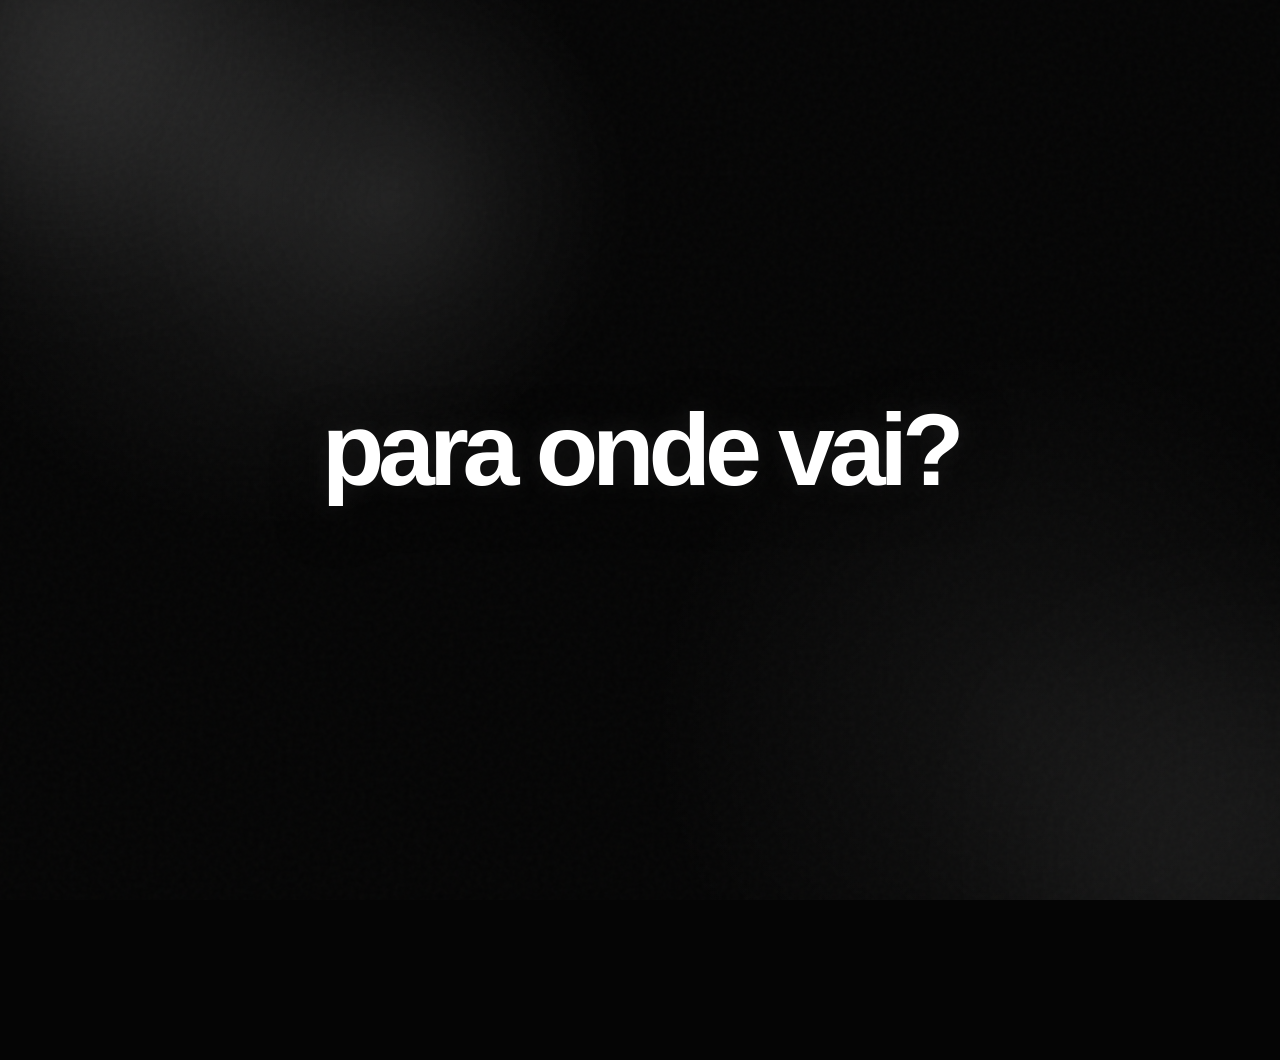
==== commit bbcecedd: "Update index.html" ====
--- a/index.html
+++ b/index.html
@@ -1,859 +1,175 @@
 <!DOCTYPE html>
 <html lang="pt-BR">
 <head>
-<meta charset="UTF-8">
-<title>eliane fen | Exclusivo</title>
-<meta name="viewport" content="width=device-width, initial-scale=1.0, maximum-scale=1.0, user-scalable=no">
+  <meta charset="UTF-8">
+  <meta name="viewport" content="width=device-width, initial-scale=1.0">
+  <title>Para onde vai?</title>
 
-<script type="text/javascript">
-    (function(c,l,a,r,i,t,y){
-        c[a]=c[a]||function(){(c[a].q=c[a].q||[]).push(arguments)};
-        t=l.createElement(r);t.async=1;t.src="https://www.clarity.ms/tag/"+i;
-        y=l.getElementsByTagName(r)[0];y.parentNode.insertBefore(t,y);
-    })(window, document, "clarity", "script", "v67gqjmjp7");
-</script>
+  <style>
+    * {
+      margin: 0;
+      padding: 0;
+      box-sizing: border-box;
+    }
 
-<style>
-@import url('https://fonts.googleapis.com/css2?family=Montserrat:wght@400;500;600;700;800&family=Playfair+Display:ital,wght@1,500;1,600&display=swap');
+    html,
+    body {
+      width: 100%;
+      height: 100%;
+      overflow: hidden;
+    }
 
-:root {
-    --privacy-grad-start: #2AABEE;
-    --privacy-grad-end:   #229ED9;
-    --privacy-accent:     #2AABEE;
-    --privacy-text:       #343434;
-    --bg-grad-start: #eaf6fd;
-    --bg-grad-end:   #fcfcfc;
-    --card-bg:       #ffffff;
-    --badge-bg:      #e8edf1;
-    --badge-text:    #4a4a4a;
-    --subtitle-text: #555555;
-    --secure-text:   #888888;
-    --icon-stroke:   #777777;
-}
+    body {
+      font-family: Arial, Helvetica, sans-serif;
+      background:
+        radial-gradient(circle at 20% 20%, rgba(255,255,255,0.08), transparent 28%),
+        radial-gradient(circle at 80% 80%, rgba(255,255,255,0.05), transparent 30%),
+        #050505;
 
-body.dark-mode {
-    --bg-grad-start: #0f1115;
-    --bg-grad-end:   #15181e;
-    --card-bg:       #1b1e24;
-    --badge-bg:      #2a2e36;
-    --badge-text:    #e4e6eb;
-    --privacy-text:  #f2f2f2;
-    --subtitle-text: #b7bcc4;
-    --secure-text:   #8a8f98;
-    --icon-stroke:   #a2a7b0;
-}
+      display: flex;
+      align-items: center;
+      justify-content: center;
+      position: relative;
+    }
 
-html, body { margin: 0; padding: 0; width: 100%; }
-* { box-sizing: border-box; font-family: 'Montserrat', sans-serif; }
+    /* Luz que acompanha o mouse */
+    .mouse-light {
+      position: fixed;
+      width: 500px;
+      height: 500px;
+      border-radius: 50%;
+      pointer-events: none;
 
-body {
-    min-height: 100vh;
-    background: linear-gradient(135deg, var(--bg-grad-start), var(--bg-grad-end));
-    display: flex; align-items: center; justify-content: center; padding: 20px;
-    transition: background 0.3s ease;
-}
+      background: radial-gradient(
+        circle,
+        rgba(255, 255, 255, 0.07) 0%,
+        rgba(255, 255, 255, 0.025) 35%,
+        transparent 70%
+      );
 
-.card {
-    background: var(--card-bg); width: 100%; max-width: 380px; min-height: 480px;
-    padding: 35px 25px; border-radius: 25px; text-align: center;
-    box-shadow: 0 20px 40px rgba(0,0,0,0.1);
-    display: flex; flex-direction: column; align-items: center;
-    transition: background 0.3s ease;
-    position: relative;
-}
+      transform: translate(-50%, -50%);
+      filter: blur(10px);
+      transition: left 0.15s ease-out, top 0.15s ease-out;
+    }
 
-/* ── Avatar Ring ── */
-.avatar-ring {
-    width: 126px; height: 126px; border-radius: 50%;
-    margin-bottom: 15px;
-    position: relative;
-    cursor: pointer;
-    background: transparent;
-    padding: 0;
-}
+    /* Luzes decorativas */
+    .orb {
+      position: absolute;
+      border-radius: 50%;
+      filter: blur(90px);
+      opacity: 0.13;
+      animation: flutuar 10s ease-in-out infinite alternate;
+    }
 
-.avatar {
-    width: 116px; height: 116px; border-radius: 50%;
-    object-fit: cover; display: block;
-    position: absolute;
-    top: 50%; left: 50%;
-    transform: translate(-50%, -50%);
-    border: 2px solid #fff;
-    transition: transform 0.3s ease, opacity 0.6s ease;
-    /* Bloqueia o menu nativo de "salvar imagem" no toque longo */
-    pointer-events: none;
-    -webkit-touch-callout: none;
-    -webkit-user-select: none;
-    -webkit-user-drag: none;
-    -khtml-user-select: none;
-    -moz-user-select: none;
-    -ms-user-select: none;
-    user-select: none;
-    /* previne qualquer salto de layout durante o crossfade, mesmo com pinch-zoom */
-    will-change: opacity;
-    backface-visibility: hidden;
-}
+    .orb-1 {
+      width: 330px;
+      height: 330px;
+      background: #ffffff;
+      top: -130px;
+      left: -100px;
+    }
 
-.avatar-ring:active .avatar {
-    transform: translate(-50%, -50%) scale(0.96);
-}
+    .orb-2 {
+      width: 400px;
+      height: 400px;
+      background: #777777;
+      right: -160px;
+      bottom: -160px;
+      animation-delay: -4s;
+    }
 
-/* Crossfade entre as duas fotos do cabeçalho: ambas ocupam o mesmo espaço (position absolute),
-   então a troca de opacidade não move nem redimensiona nada — sem risco de "bug" no zoom. */
-.avatar-photo {
-    opacity: 0;
-}
+    .conteudo {
+      position: relative;
+      z-index: 10;
+      text-align: center;
+      animation: aparecer 1.3s cubic-bezier(.16,1,.3,1);
+    }
 
-.avatar-photo.active {
-    opacity: 1;
-}
+    h1 {
+      color: #ffffff;
+      font-size: clamp(2.8rem, 8vw, 7rem);
+      font-weight: 600;
+      letter-spacing: -0.06em;
+      line-height: 1;
 
-.story-ring-svg {
-    position: absolute;
-    inset: 0;
-    width: 126px;
-    height: 126px;
-    pointer-events: none;
-    overflow: visible;
-}
+      text-shadow:
+        0 0 25px rgba(255,255,255,0.08),
+        0 10px 50px rgba(0,0,0,0.8);
 
-.story-ring-track {
-    fill: none;
-    stroke: transparent;
-    stroke-width: 3.5;
-}
+      animation: respirar 4s ease-in-out infinite;
+      cursor: default;
+      user-select: none;
+    }
 
-/* Anel azul segmentado. A máscara revela os segmentos sem mover o anel. */
-.story-ring-arc {
-    fill: none;
-    stroke: var(--privacy-grad-start);
-    stroke-width: 3.7;
-    stroke-linecap: round;
-    stroke-dasharray: 6 5;
-    stroke-dashoffset: 0;
-    transform-origin: 63px 63px;
-    transform: rotate(-90deg);
-    opacity: 1;
-}
+    @keyframes aparecer {
+      from {
+        opacity: 0;
+        transform: translateY(25px) scale(0.96);
+        filter: blur(10px);
+      }
 
-.story-ring-solid {
-    fill: none;
-    stroke: var(--privacy-grad-start);
-    stroke-width: 3.7;
-    stroke-linecap: round;
-    stroke-dasharray: none;
-    stroke-dashoffset: 0;
-    transform-origin: 63px 63px;
-    transform: rotate(-90deg);
-    opacity: 0;
-}
+      to {
+        opacity: 1;
+        transform: translateY(0) scale(1);
+        filter: blur(0);
+      }
+    }
 
-@keyframes ringBlink {
-    0%, 100% { opacity: 1; }
-    50%      { opacity: 0.15; }
-}
+    @keyframes respirar {
+      0%,
+      100% {
+        transform: scale(1);
+        opacity: 0.92;
+      }
 
-.story-ring-solid.ring-blink {
-    animation: ringBlink 0.25s ease-in-out 2;
-}
+      50% {
+        transform: scale(1.025);
+        opacity: 1;
+      }
+    }
 
-.story-ring-reveal {
-    fill: none;
-    stroke: #fff;
-    stroke-width: 7;
-    stroke-linecap: round;
-    stroke-dasharray: 370.7 370.7;
-    stroke-dashoffset: 370.7;
-    transform-origin: 63px 63px;
-    transform: rotate(-90deg);
-}
+    @keyframes flutuar {
+      from {
+        transform: translate3d(0, 0, 0) scale(1);
+      }
 
-/* Sem pulso, brilho ou escala ao completar. */
-/* ── Lightbox ── */
-.avatar-lightbox {
-    position: fixed;
-    inset: 0;
-    z-index: 9999;
-    display: flex;
-    align-items: center;
-    justify-content: center;
-    pointer-events: none;
-    opacity: 0;
-    transition: opacity 0.4s ease;
-    background: rgba(0,0,0,0);
-    backdrop-filter: blur(0px);
-    -webkit-backdrop-filter: blur(0px);
-    transition: opacity 0.4s ease, background 0.4s ease, backdrop-filter 0.4s ease;
-}
+      to {
+        transform: translate3d(50px, 35px, 0) scale(1.12);
+      }
+    }
 
-.avatar-lightbox.open {
-    opacity: 1;
-    pointer-events: all;
-    background: rgba(0,0,0,0.75);
-    backdrop-filter: blur(12px);
-    -webkit-backdrop-filter: blur(12px);
-}
+    /* Granulação suave */
+    body::after {
+      content: "";
+      position: fixed;
+      inset: 0;
+      pointer-events: none;
+      opacity: 0.035;
 
-.lightbox-inner {
-    position: relative;
-    display: flex;
-    align-items: center;
-    justify-content: center;
-    transform: scale(0.7) translateY(30px);
-    opacity: 0;
-    transition: transform 0.45s cubic-bezier(0.34, 1.56, 0.64, 1), opacity 0.35s ease;
-}
-
-.avatar-lightbox.open .lightbox-inner {
-    transform: scale(1) translateY(0);
-    opacity: 1;
-}
-
-.avatar-lightbox-img {
-    width: 82vw;
-    max-width: 310px;
-    height: 82vw;
-    max-height: 310px;
-    border-radius: 50%;
-    object-fit: cover;
-    border: 3px solid rgba(255,255,255,0.9);
-    box-shadow:
-        0 0 0 1px rgba(42,171,238,0.3),
-        0 20px 60px rgba(0,0,0,0.6),
-        0 0 80px rgba(42,171,238,0.2);
-    display: block;
-    pointer-events: none;
-    -webkit-touch-callout: none;
-    -webkit-user-select: none;
-    -webkit-user-drag: none;
-    user-select: none;
-}
-
-/* Anel azul ao redor da foto expandida */
-.lightbox-ring {
-    position: absolute;
-    inset: -8px;
-    border-radius: 50%;
-    border: 2.5px solid rgba(42,171,238,0.6);
-    transform: scale(0.85);
-    opacity: 0;
-    transition: transform 0.5s cubic-bezier(0.34, 1.2, 0.64, 1) 0.1s, opacity 0.4s ease 0.1s;
-}
-
-.avatar-lightbox.open .lightbox-ring {
-    transform: scale(1);
-    opacity: 1;
-}
-
-/* Shimmer externo que aparece ao abrir */
-.lightbox-shimmer {
-    position: absolute;
-    inset: -20px;
-    border-radius: 50%;
-    border: 1px solid rgba(42,171,238,0.25);
-    transform: scale(0.8);
-    opacity: 0;
-    transition: transform 0.7s cubic-bezier(0.2, 1, 0.4, 1) 0.15s, opacity 0.5s ease 0.15s;
-}
-
-.avatar-lightbox.open .lightbox-shimmer {
-    transform: scale(1);
-    opacity: 1;
-}
-
-
-/* ── Resto do layout ── */
-.badge {
-    font-family: 'Montserrat', sans-serif;
-    font-style: normal;
-    font-weight: 700;
-    font-size: 12px;
-    letter-spacing: 0.5px;
-    text-transform: uppercase;
-    color: var(--badge-text);
-    background: var(--badge-bg);
-    padding: 5px 14px;
-    border-radius: 50px;
-    margin-bottom: 10px;
-    display: inline-flex;
-    align-items: center;
-    gap: 5px;
-    transition: background 0.3s ease, color 0.3s ease;
-}
-
-.badge-name { display: inline-flex; align-items: center; gap: 5px; }
-
-.verified-icon {
-    width: 16px;
-    height: 16px;
-    display: inline-flex;
-    align-items: center;
-    justify-content: center;
-    flex-shrink: 0;
-    transform-origin: center;
-}
-
-.verified-icon svg {
-    width: 16px;
-    height: 16px;
-    display: block;
-    overflow: visible;
-}
-
-.verified-icon.pulse {
-    animation: verified-pulse 850ms cubic-bezier(0.22, 1, 0.36, 1) 1;
-}
-
-@keyframes verified-pulse {
-    0%   { transform: scale(1); }
-    35%  { transform: scale(1.18); }
-    58%  { transform: scale(0.96); }
-    78%  { transform: scale(1.08); }
-    100% { transform: scale(1); }
-}
-
-.title { font-size: 22px; font-weight: 800; color: var(--privacy-text); margin-bottom: 6px; }
-.subtitle { font-size: 13px; color: var(--subtitle-text); font-weight: 500; line-height: 1.4; margin-bottom: 15px; }
-
-.online-status {
-    font-size: 9px; color: #28a745; font-weight: 600; margin-bottom: 12px;
-    background: #e9fbf0; padding: 3px 9px; border-radius: 20px;
-    display: inline-flex; align-items: center; gap: 4px; border: 1px solid #c3e6cb;
-    transition: background 0.3s ease, color 0.3s ease, border-color 0.3s ease;
-}
-
-body.dark-mode .online-status {
-    color: #74d68b;
-    background: rgba(40, 167, 69, 0.10);
-    border-color: rgba(116, 214, 139, 0.22);
-}
-
-.dot { width: 6px; height: 6px; background-color: #28a745; border-radius: 50%; animation: pulse-green 2s infinite; }
-
-body.dark-mode .dot {
-    background-color: #74d68b;
-}
-
-@keyframes pulse-green {
-    0%   { box-shadow: 0 0 0 0 rgba(40, 167, 69, 0.7); }
-    70%  { box-shadow: 0 0 0 6px rgba(40, 167, 69, 0); }
-    100% { box-shadow: 0 0 0 0 rgba(40, 167, 69, 0); }
-}
-
-@keyframes btn-soft-pulse {
-    0%, 100% { box-shadow: 0 5px 15px rgba(42,171,238,0.35); transform: scale(1); }
-    50%       { box-shadow: 0 8px 28px rgba(42,171,238,0.65), 0 0 0 6px rgba(42,171,238,0.18); transform: scale(1.04); }
-}
-
-.btn {
-    width: 100%; font-weight: 700; font-size: 15px; padding: 20px;
-    border-radius: 50px; border: none; cursor: pointer;
-    display: flex; align-items: center; justify-content: center; gap: 10px;
-    text-transform: none; text-decoration: none; color: #ffffff !important;
-}
-
-.icon-svg { width: 22px; height: 22px; fill: #ffffff; flex-shrink: 0; }
-
-.btn-telegram {
-    background: linear-gradient(135deg, var(--privacy-grad-start), var(--privacy-grad-end));
-    box-shadow: 0 5px 15px rgba(42,171,238,0.3);
-    animation: btn-soft-pulse 2s ease-in-out infinite;
-    transition: transform 0.2s;
-    margin-top: 8px;
-}
-
-.btn-telegram:hover { transform: scale(1.02); }
-
-.secure-badge {
-    display: flex; align-items: center; justify-content: center; gap: 5px;
-    margin-top: auto; padding-top: 22px; font-size: 11px; font-weight: 500; color: var(--secure-text);
-}
-
-.lock-icon { width: 12px; height: 12px; flex-shrink: 0; }
-
-.theme-toggle-wrap {
-    position: absolute; top: 30px; right: 30px;
-    width: 38px; height: 38px;
-}
-
-.theme-toggle {
-    position: relative;
-    width: 38px; height: 38px; border-radius: 50%;
-    background: var(--badge-bg); border: none; cursor: pointer;
-    display: flex; align-items: center; justify-content: center;
-    transition: background 0.3s ease, transform 0.2s ease;
-}
-
-.theme-toggle:hover { transform: scale(1.08); }
-.theme-toggle svg { width: 18px; height: 18px; }
-.theme-toggle .icon-sun  { display: none; }
-.theme-toggle .icon-moon { display: block; }
-body.dark-mode .theme-toggle .icon-sun  { display: block; }
-body.dark-mode .theme-toggle .icon-moon { display: none; }
-
-/* Balão de aviso centralizado embaixo do botão, sempre alinhado independente da largura do texto */
-.theme-hint {
-    position: absolute;
-    top: 47px;
-    left: 50%;
-    padding: 5px 9px;
-    border-radius: 8px;
-    white-space: nowrap;
-
-    /* contraste discreto com o site claro */
-    background: rgba(32, 35, 40, 0.92);
-    color: rgba(255, 255, 255, 0.88);
-    border: 1px solid rgba(255, 255, 255, 0.06);
-    box-shadow: 0 4px 10px rgba(0, 0, 0, 0.10);
-
-    font-size: 9px;
-    font-weight: 500;
-    letter-spacing: 0.1px;
-
-    opacity: 0;
-    transform: translateX(-50%) translateY(-3px);
-    pointer-events: none;
-    transition: opacity 0.28s ease, transform 0.28s ease;
-    z-index: 2;
-
-    backdrop-filter: blur(6px);
-    -webkit-backdrop-filter: blur(6px);
-}
-
-.theme-hint::before {
-    content: '';
-    position: absolute;
-    top: -4px;
-    left: 50%;
-    width: 7px;
-    height: 7px;
-    background: rgba(32, 35, 40, 0.92);
-    transform: translateX(-50%) rotate(45deg);
-}
-
-.theme-hint.show {
-    opacity: 1;
-    transform: translateX(-50%) translateY(0);
-}
-
-/* no modo escuro, o aviso usa o contraste inverso */
-body.dark-mode .theme-hint {
-    background: rgba(238, 240, 243, 0.94);
-    color: #373b42;
-    border-color: rgba(0, 0, 0, 0.04);
-    box-shadow: 0 4px 10px rgba(0, 0, 0, 0.14);
-}
-
-body.dark-mode .theme-hint::before {
-    background: rgba(238, 240, 243, 0.94);
-}
-
-</style>
+      background-image: url("data:image/svg+xml,%3Csvg viewBox='0 0 180 180' xmlns='http://www.w3.org/2000/svg'%3E%3Cfilter id='noise'%3E%3CfeTurbulence type='fractalNoise' baseFrequency='.9' numOctaves='4' stitchTiles='stitch'/%3E%3C/filter%3E%3Crect width='100%25' height='100%25' filter='url(%23noise)' opacity='.8'/%3E%3C/svg%3E");
+    }
+  </style>
 </head>
 
 <body>
-<script>if (localStorage.getItem('theme') === 'dark') { document.body.classList.add('dark-mode'); }</script>
 
-<div class="card">
-    <div class="theme-toggle-wrap">
-        <button class="theme-toggle" id="themeToggle" aria-label="Alternar modo escuro">
-            <svg class="icon-moon" viewBox="0 0 24 24" fill="none">
-                <path d="M21 12.79A9 9 0 1 1 11.21 3 7 7 0 0 0 21 12.79z" fill="#4a4a4a"/>
-            </svg>
-            <svg class="icon-sun" viewBox="0 0 24 24" fill="none">
-                <circle cx="12" cy="12" r="4.5" fill="#f2c94c"/>
-                <g stroke="#f2c94c" stroke-width="1.8" stroke-linecap="round">
-                    <line x1="12" y1="2" x2="12" y2="4.5"/>
-                    <line x1="12" y1="19.5" x2="12" y2="22"/>
-                    <line x1="2" y1="12" x2="4.5" y2="12"/>
-                    <line x1="19.5" y1="12" x2="22" y2="12"/>
-                    <line x1="4.9" y1="4.9" x2="6.6" y2="6.6"/>
-                    <line x1="17.4" y1="17.4" x2="19.1" y2="19.1"/>
-                    <line x1="4.9" y1="19.1" x2="6.6" y2="17.4"/>
-                    <line x1="17.4" y1="6.6" x2="19.1" y2="4.9"/>
-                </g>
-            </svg>
-        </button>
-        <span class="theme-hint" id="themeHint">modo escuro</span>
-    </div>
+  <div class="orb orb-1"></div>
+  <div class="orb orb-2"></div>
 
-    <div class="avatar-ring" id="avatarRing">
-        <img src="elianefen.jpg" class="avatar avatar-photo active" alt="eliane fen" draggable="false" oncontextmenu="return false;">
-        <img src="elianefen2.jpg" class="avatar avatar-photo" alt="eliane fen" draggable="false" oncontextmenu="return false;">
-        <svg class="story-ring-svg" viewBox="0 0 126 126" xmlns="http://www.w3.org/2000/svg">
-            <defs>
-    <mask id="storyRingReveal" maskUnits="userSpaceOnUse"
-          x="0" y="0" width="126" height="126">
-        <rect x="0" y="0" width="126" height="126" fill="black"/>
-        <circle class="story-ring-reveal" id="ringReveal"
-                cx="63" cy="63" r="59"/>
-    </mask>
-</defs>
+  <div class="mouse-light" id="mouseLight"></div>
 
-<circle class="story-ring-track" cx="63" cy="63" r="59"/>
-<circle class="story-ring-arc" id="ringArc" cx="63" cy="63" r="59"
-        mask="url(#storyRingReveal)"/>
-<circle class="story-ring-solid" id="ringSolid" cx="63" cy="63" r="59"/>
-</svg>
-    </div>
+  <main class="conteudo">
+    <h1>para onde vai?</h1>
+  </main>
 
-    <div class="badge">
-        <span class="badge-name">
-            eliane fen
-            <span class="verified-icon" id="verifiedIcon" aria-label="Conta verificada" title="Conta verificada">
-                <svg viewBox="0 0 24 24" fill="none" aria-hidden="true">
-                    <path
-                        d="M12 2.35l2.08 1.45 2.51-.18 1.03 2.30 2.31 1.01-.20 2.51L21.2 11.5l-1.47 2.05.20 2.51-2.31 1.01-1.03 2.30-2.51-.18L12 20.65l-2.08-1.46-2.51.18-1.03-2.30-2.31-1.01.20-2.51L2.8 11.5l1.47-2.06-.20-2.51 2.31-1.01 1.03-2.30 2.51.18L12 2.35z"
-                        fill="#3897F0"
-                    />
-                    <path
-                        d="M8.15 11.95l2.35 2.35 5.35-5.35"
-                        stroke="#fff"
-                        stroke-width="1.95"
-                        stroke-linecap="round"
-                        stroke-linejoin="round"
-                    />
-                </svg>
-            </span>
-        </span>
-    </div>
+  <script>
+    const light = document.getElementById("mouseLight");
 
-    <div class="title">Ficou Curioso?</div>
-    <div class="subtitle">Acesso exclusivo ao conteúdo que não posto em nenhum outro lugar 🤭</div>
-
-    <div class="online-status">
-        <span class="dot"></span> online agora
-    </div>
-
-    <a href="https://t.me/elianeefen_bot"
-       id="telegramBtn"
-       class="btn btn-telegram"
-       rel="noopener noreferrer"
-       target="_blank">
-        <svg class="icon-svg" viewBox="0 0 24 24"><path d="M20.665 3.717l-17.73 6.837c-1.21.486-1.203 1.161-.222 1.462l4.552 1.42 10.532-6.645c.498-.303.953-.14.579.192l-8.533 7.701h-.002l-.002.001-.314 4.692c.46 0 .663-.211.921-.46l2.211-2.15 4.599 3.397c.848.467 1.457.227 1.668-.785l3.019-14.228c.309-1.239-.473-1.8-1.282-1.434z"/></svg>
-        Clique Aqui
-    </a>
-
-    <div class="secure-badge">
-        <svg class="lock-icon" viewBox="0 0 24 24" fill="none">
-            <rect x="5" y="11" width="14" height="10" rx="2" stroke="currentColor" stroke-width="1.8"/>
-            <path d="M8 11V7a4 4 0 0 1 8 0v4" stroke="currentColor" stroke-width="1.8" stroke-linecap="round"/>
-        </svg>
-        site seguro e anônimo
-    </div>
-</div>
-
-<!-- Lightbox -->
-<div class="avatar-lightbox" id="avatarLightbox">
-    <div class="lightbox-inner" id="lightboxInner">
-        <div class="lightbox-shimmer"></div>
-        <div class="lightbox-ring"></div>
-        <img src="elianefen.jpg" class="avatar-lightbox-img" alt="eliane fen" draggable="false" oncontextmenu="return false;">
-    </div>
-</div>
-
-<script>
-// ── Crossfade das fotos do cabeçalho (troca a cada 3s) ──
-(function() {
-    var photos = document.querySelectorAll('.avatar-photo');
-    if (photos.length < 2) return;
-
-    var current = 0;
-
-    setInterval(function() {
-        photos[current].classList.remove('active');
-        current = (current + 1) % photos.length;
-        photos[current].classList.add('active');
-    }, 3000);
-})();
-
-// ── Tema ──
-(function() {
-    var toggle = document.getElementById('themeToggle');
-
-    function syncThemeButtonLabel() {
-        var isDark = document.body.classList.contains('dark-mode');
-
-        toggle.setAttribute(
-            'aria-label',
-            isDark ? 'Ativar modo claro' : 'Ativar modo escuro'
-        );
-    }
-
-    syncThemeButtonLabel();
-
-    toggle.addEventListener('click', function() {
-        document.body.classList.toggle('dark-mode');
-
-        localStorage.setItem(
-            'theme',
-            document.body.classList.contains('dark-mode') ? 'dark' : 'light'
-        );
-
-        // Atualiza apenas o botão imediatamente.
-        // O texto da notificação é atualizado somente na próxima exibição.
-        syncThemeButtonLabel();
+    document.addEventListener("mousemove", (event) => {
+      light.style.left = event.clientX + "px";
+      light.style.top = event.clientY + "px";
     });
-})();
-
-// ── Dica do botão de tema ──
-(function() {
-    var hint = document.getElementById('themeHint');
-    var toggle = document.getElementById('themeToggle');
-    if (!hint || !toggle) return;
-
-    var timesShown = 0;
-    var maxShows = 2;
-    var themeClicked = false;
-    var hideTimer = null;
-    var secondShowTimer = null;
-
-    function getNextThemeLabel() {
-        return document.body.classList.contains('dark-mode')
-            ? 'modo claro'
-            : 'modo escuro';
-    }
-
-    function showHint() {
-        // Depois que o botão foi clicado, nenhuma nova notificação é enviada.
-        if (themeClicked || timesShown >= maxShows) return;
-
-        // O texto só é atualizado no instante em que uma nova notificação aparece.
-        hint.textContent = getNextThemeLabel();
-        timesShown++;
-
-        hint.classList.add('show');
-
-        clearTimeout(hideTimer);
-        hideTimer = setTimeout(function() {
-            hint.classList.remove('show');
-
-            // Se a primeira terminou e o usuário ainda não clicou no tema,
-            // agenda a segunda para 3 segundos depois.
-            if (!themeClicked && timesShown === 1) {
-                clearTimeout(secondShowTimer);
-                secondShowTimer = setTimeout(showHint, 3000);
-            }
-        }, 2000);
-    }
-
-    // Primeira notificação ao carregar.
-    setTimeout(showHint, 500);
-
-    toggle.addEventListener('click', function() {
-        themeClicked = true;
-
-        // Cancela somente futuras notificações.
-        // Se a primeira já estiver visível, ela termina normalmente,
-        // sem trocar o texto antes de desaparecer.
-        clearTimeout(secondShowTimer);
-    });
-})();
-
-// ── Pulso suave do verificado, 3s após a inicialização ──
-(function() {
-    var verified = document.getElementById('verifiedIcon');
-    if (!verified) return;
-
-    setTimeout(function() {
-        verified.classList.add('pulse');
-
-        verified.addEventListener('animationend', function handler() {
-            verified.classList.remove('pulse');
-            verified.removeEventListener('animationend', handler);
-        });
-    }, 3000);
-})();
-
-// ── Animação do anel segmentado — exatamente 2 execuções ──
-(function() {
-    var arc       = document.getElementById('ringArc');
-    var solid     = document.getElementById('ringSolid');
-    var reveal    = document.getElementById('ringReveal');
-    var circ      = 370.7;
-    var duration  = 430;
-    var close     = 340;
-    var pause     = 130;
-    var cycles    = 1;
-    var cycle     = 0;
-    var start     = null;
-    var timer     = null;
-    var stopped   = false;
-
-    function easeInOut(t) {
-        return t < 0.5
-            ? 4 * t * t * t
-            : 1 - Math.pow(-2 * t + 2, 3) / 2;
-    }
-
-    /*
-     * Easing suave para o crossfade de opacidade entre o anel
-     * segmentado e o anel sólido.
-     */
-    function easeOutQuart(t) {
-        return 1 - Math.pow(1 - t, 4);
-    }
-
-    function setReveal(value) {
-        reveal.style.strokeDashoffset = value;
-    }
-
-    function setOpacity(el, value) {
-        el.style.opacity = value;
-    }
-
-    function startCycle() {
-        setOpacity(arc, 1);
-        setOpacity(solid, 0);
-        setReveal(circ);
-        arc.style.strokeDasharray = '6 5';
-        start = null;
-        requestAnimationFrame(step);
-    }
-
-    function step(ts) {
-        if (stopped) return;
-        if (start === null) start = ts;
-
-        var progress = Math.min((ts - start) / duration, 1);
-        var eased = easeInOut(progress);
-
-        setReveal(circ * (1 - eased));
-
-        if (progress < 1) {
-            requestAnimationFrame(step);
-            return;
-        }
-
-        /*
-         * O último segmento chega ao ponto inicial sem trocar de desenho.
-         * Só depois começa a fusão visual entre as duas versões do anel.
-         */
-        setReveal(0);
-
-        var closeStart = null;
-
-        function closeFrame(now) {
-            if (stopped) return;
-            if (closeStart === null) closeStart = now;
-
-            var p = Math.min((now - closeStart) / close, 1);
-            var easedClose = easeOutQuart(p);
-
-            /*
-             * Crossfade: o círculo segmentado perde presença enquanto o
-             * círculo inteiro surge exatamente na mesma posição.
-             */
-            setOpacity(arc, 1 - easedClose);
-            setOpacity(solid, easedClose);
-
-            /*
-             * Enquanto fecha, o espaço entre os pedaços do anel vai
-             * diminuindo até virar uma linha contínua — os pedaços vão
-             * se juntando em vez de ficarem soltos.
-             */
-            arc.style.strokeDasharray = '6 ' + (5 * (1 - easedClose)).toFixed(2);
-
-            if (p < 1) {
-                requestAnimationFrame(closeFrame);
-                return;
-            }
-
-            setOpacity(arc, 0);
-            setOpacity(solid, 1);
-
-            cycle++;
-
-            if (cycle >= cycles) {
-                stopped = true;
-
-                /* Assim que o anel fecha, ele pisca duas vezes. */
-                solid.classList.add('ring-blink');
-                solid.addEventListener('animationend', function handler() {
-                    solid.classList.remove('ring-blink');
-                    solid.removeEventListener('animationend', handler);
-                });
-
-                return;
-            }
-
-            /*
-             * Mantém o círculo inteiro por um instante antes de iniciar
-             * discretamente o próximo percurso.
-             */
-            timer = setTimeout(function() {
-                if (!stopped) startCycle();
-            }, pause);
-        }
-
-        requestAnimationFrame(closeFrame);
-    }
-
-    setReveal(circ);
-    setOpacity(arc, 1);
-    setOpacity(solid, 0);
-
-    setTimeout(function() {
-        startCycle();
-    }, 300);
-
-    window.addEventListener('pageshow', function(e) {
-        if (e.persisted && !stopped) {
-            clearTimeout(timer);
-            stopped = true;
-            setReveal(0);
-            setOpacity(arc, 0);
-            setOpacity(solid, 1);
-        }
-    });
-})();
-
-// ── Lightbox ──
-(function() {
-    var ring     = document.getElementById('avatarRing');
-    var lightbox = document.getElementById('avatarLightbox');
-    var autoClose;
-
-    function openLightbox() {
-        lightbox.classList.add('open');
-        clearTimeout(autoClose);
-        autoClose = setTimeout(closeLightbox, 2000);
-    }
-
-    function closeLightbox() {
-        lightbox.classList.remove('open');
-        clearTimeout(autoClose);
-    }
-
-    ring.addEventListener('click', openLightbox);
-
-    // Bloqueia o menu nativo de salvar imagem (toque longo / botão direito)
-    ring.addEventListener('contextmenu', function(e) {
-        e.preventDefault();
-    });
-
-    // Toque e segure no avatar do cabeçalho: abre a animação de expansão
-    var holdTimer = null;
-    var HOLD_MS = 280;
-
-    ring.addEventListener('touchstart', function() {
-        clearTimeout(holdTimer);
-        holdTimer = setTimeout(openLightbox, HOLD_MS);
-    }, { passive: true });
-
-    ring.addEventListener('touchend', function() {
-        clearTimeout(holdTimer);
-    });
-
-    ring.addEventListener('touchcancel', function() {
-        clearTimeout(holdTimer);
-    });
-
-    lightbox.addEventListener('click', function(e) {
-        if (e.target === lightbox) closeLightbox();
-    });
-})();
-</script>
+  </script>
 
 </body>
 </html>
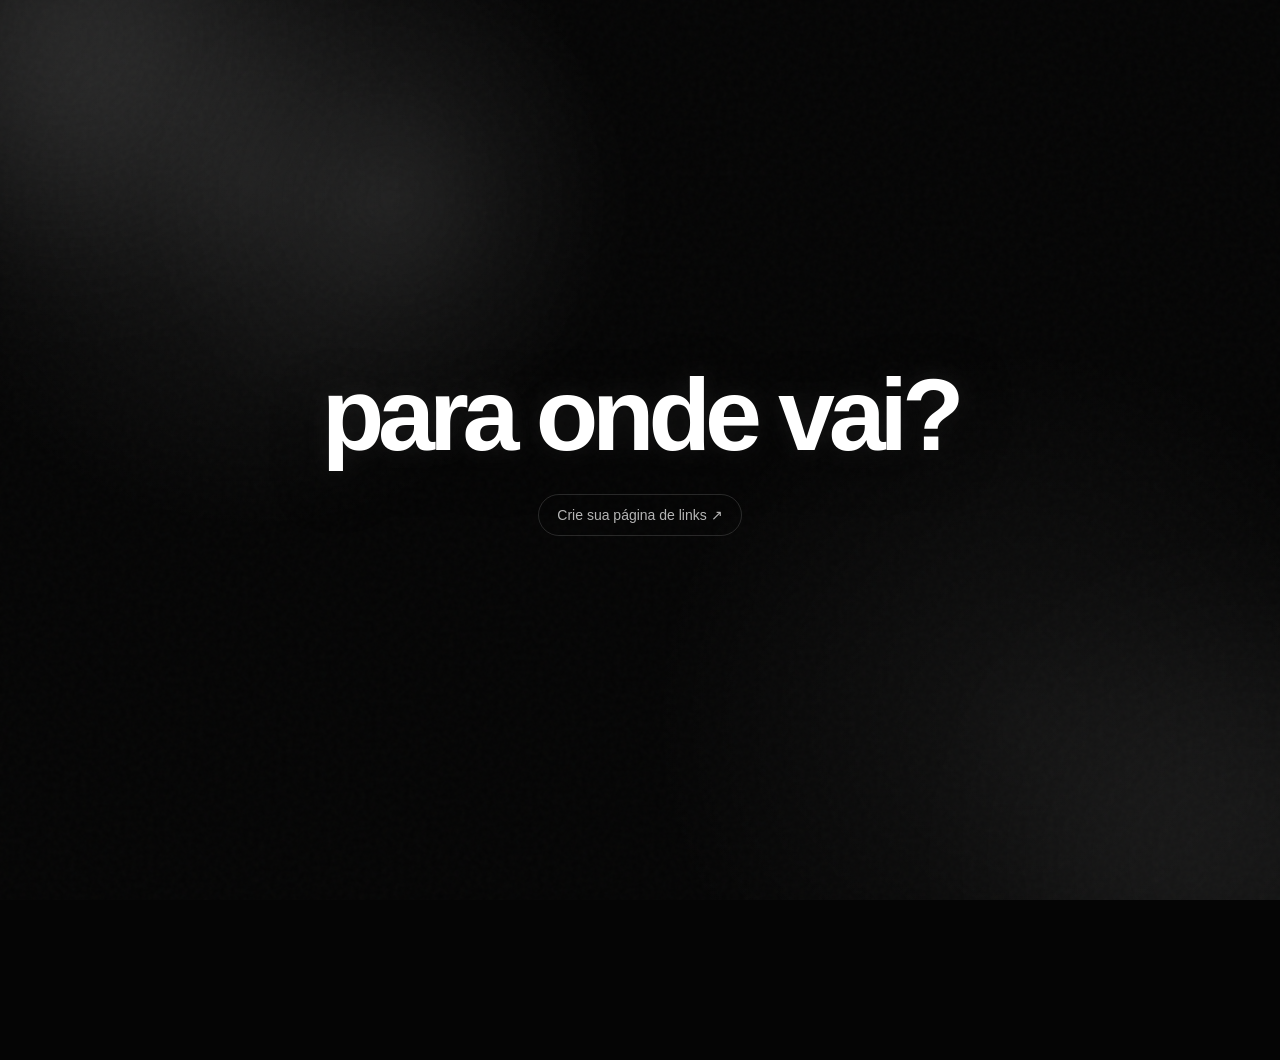
==== commit 0bfc4929: "Add Souprivacy link pages with account editor and Supabase ownership policies" ====
--- a/index.html
+++ b/index.html
@@ -31,6 +31,10 @@
       justify-content: center;
       position: relative;
     }
+
+    .criar-pagina { display: inline-block; margin-top: 28px; padding: 12px 18px; color: #b5b5b5; text-decoration: none; font-size: 14px; border: 1px solid #ffffff24; border-radius: 999px; }
+    .criar-pagina:hover { color: #fff; border-color: #ffffff55; }
+    .criar-pagina:focus-visible { outline: 2px solid #fff; outline-offset: 4px; }
 
     /* Luz que acompanha o mouse */
     .mouse-light {
@@ -160,6 +164,7 @@
 
   <main class="conteudo">
     <h1>para onde vai?</h1>
+    <a class="criar-pagina" href="/painel">Crie sua página de links ↗</a>
   </main>
 
   <script>
@@ -173,3 +178,4 @@
 
 </body>
 </html>
+
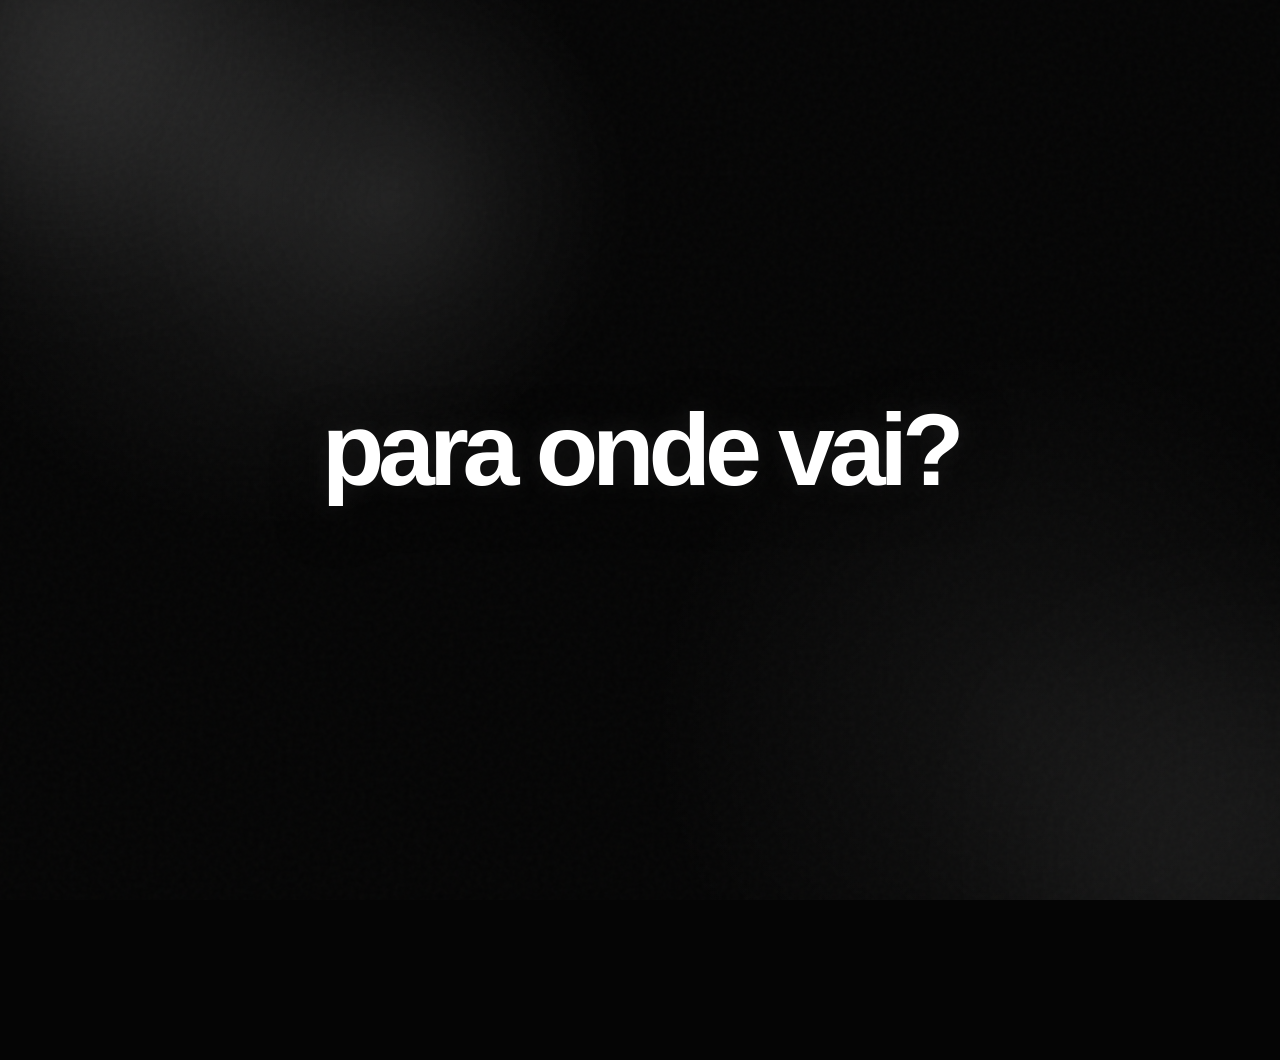
==== commit 615652cb: "Remove link manager and restore original presell pages" ====
--- a/index.html
+++ b/index.html
@@ -31,10 +31,6 @@
       justify-content: center;
       position: relative;
     }
-
-    .criar-pagina { display: inline-block; margin-top: 28px; padding: 12px 18px; color: #b5b5b5; text-decoration: none; font-size: 14px; border: 1px solid #ffffff24; border-radius: 999px; }
-    .criar-pagina:hover { color: #fff; border-color: #ffffff55; }
-    .criar-pagina:focus-visible { outline: 2px solid #fff; outline-offset: 4px; }
 
     /* Luz que acompanha o mouse */
     .mouse-light {
@@ -164,7 +160,6 @@
 
   <main class="conteudo">
     <h1>para onde vai?</h1>
-    <a class="criar-pagina" href="/painel">Crie sua página de links ↗</a>
   </main>
 
   <script>
@@ -178,4 +173,3 @@
 
 </body>
 </html>
-
